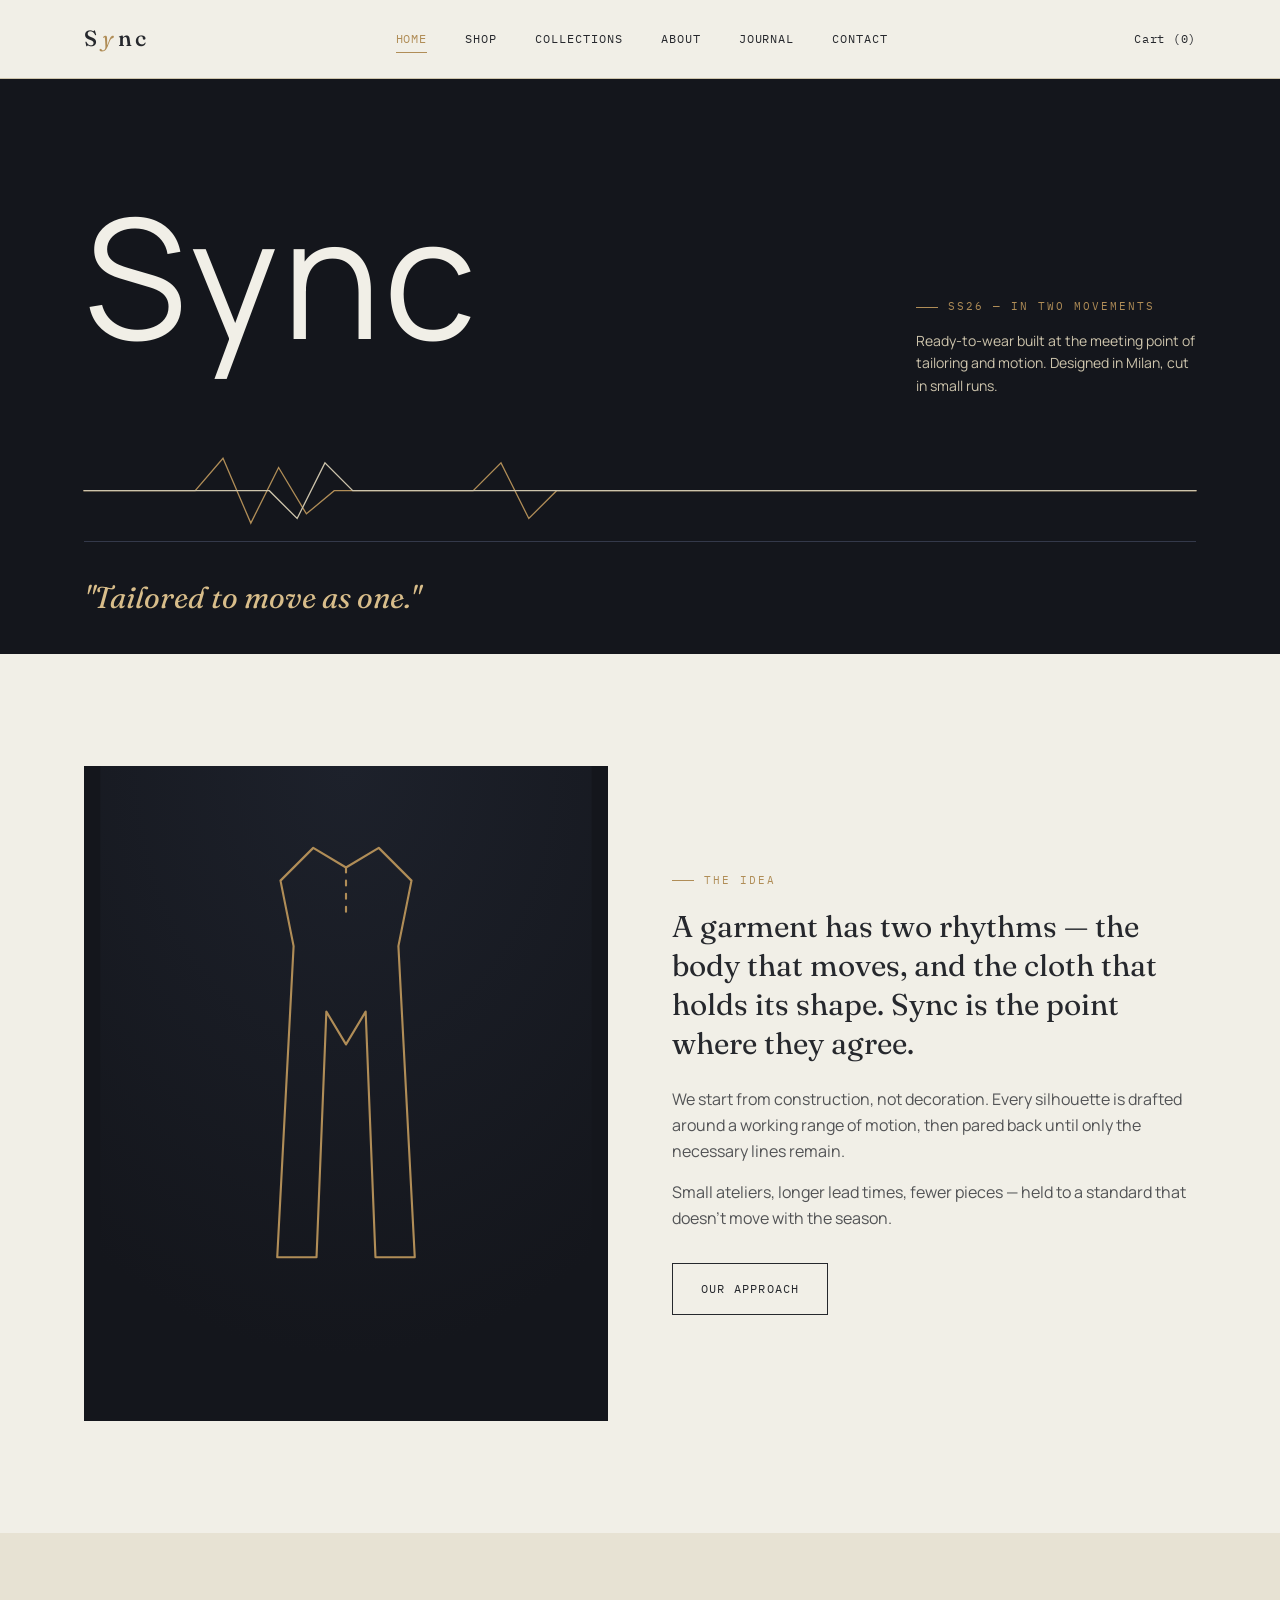
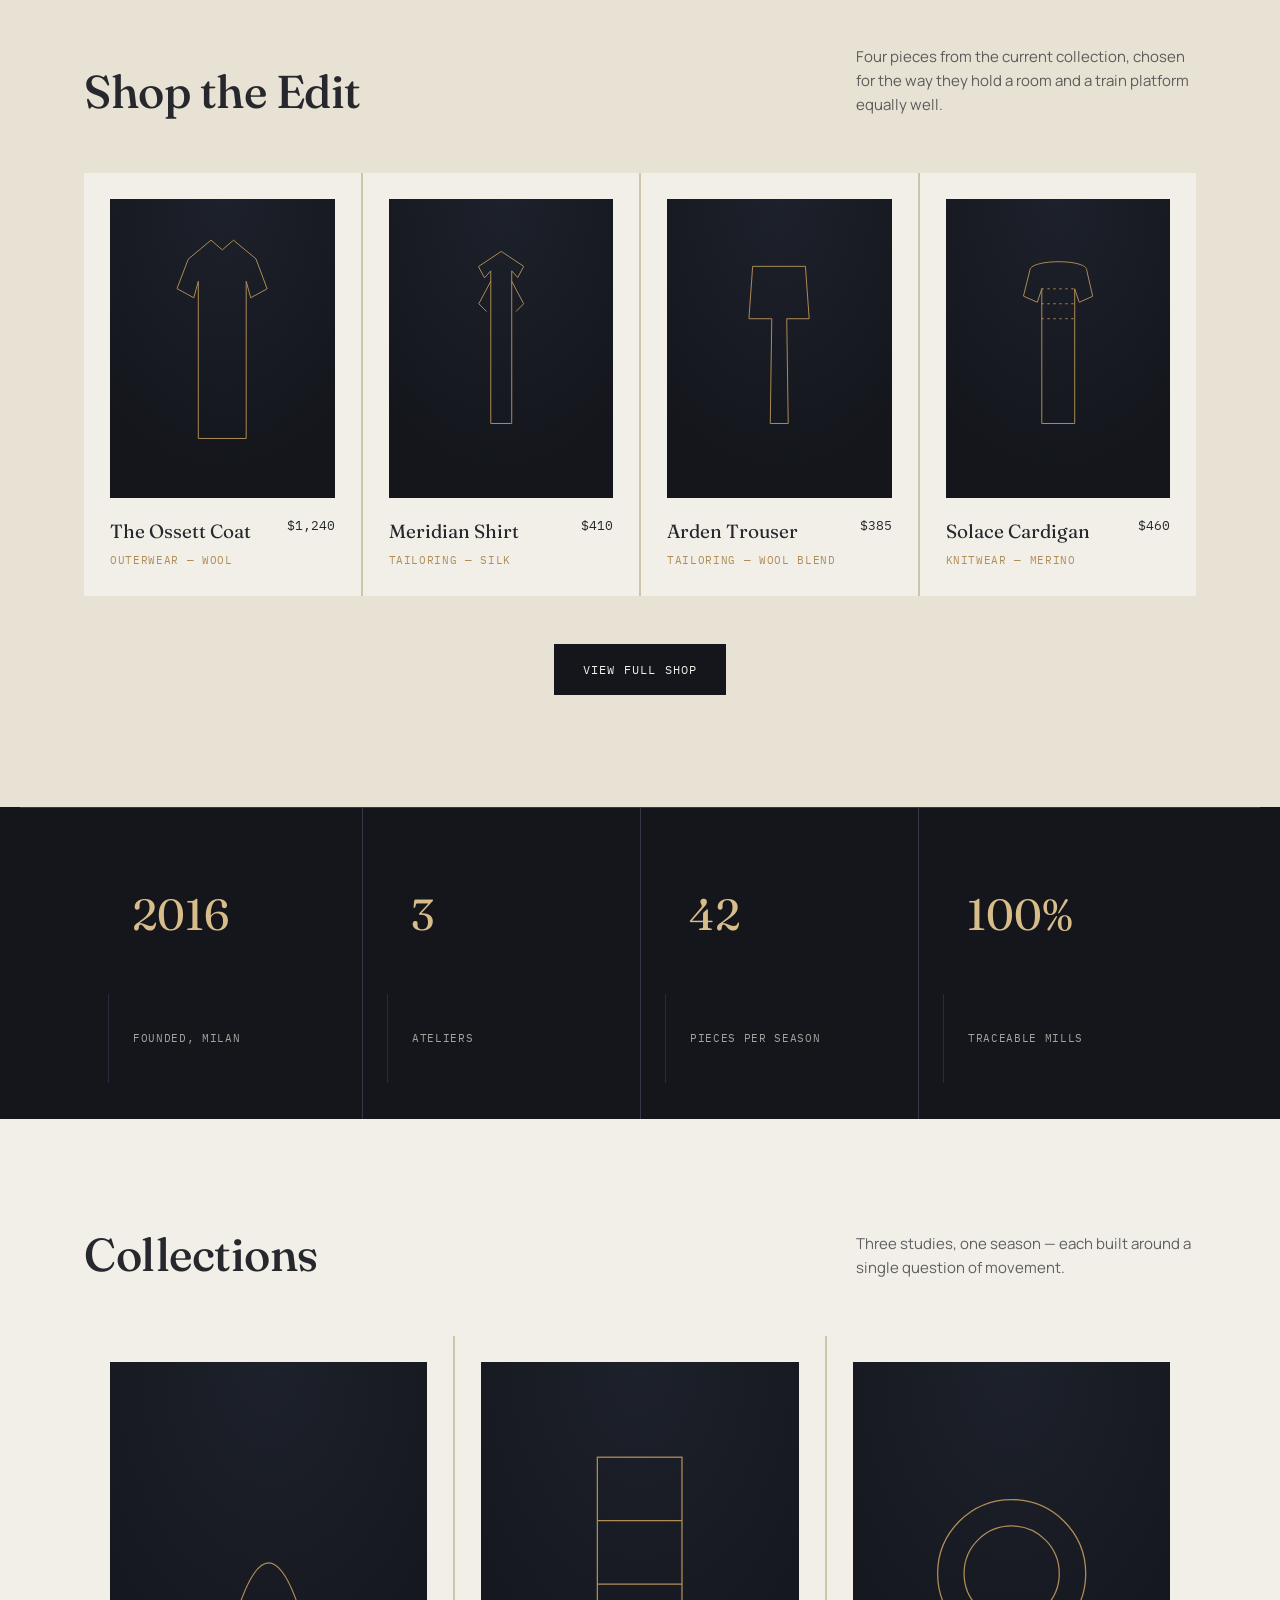
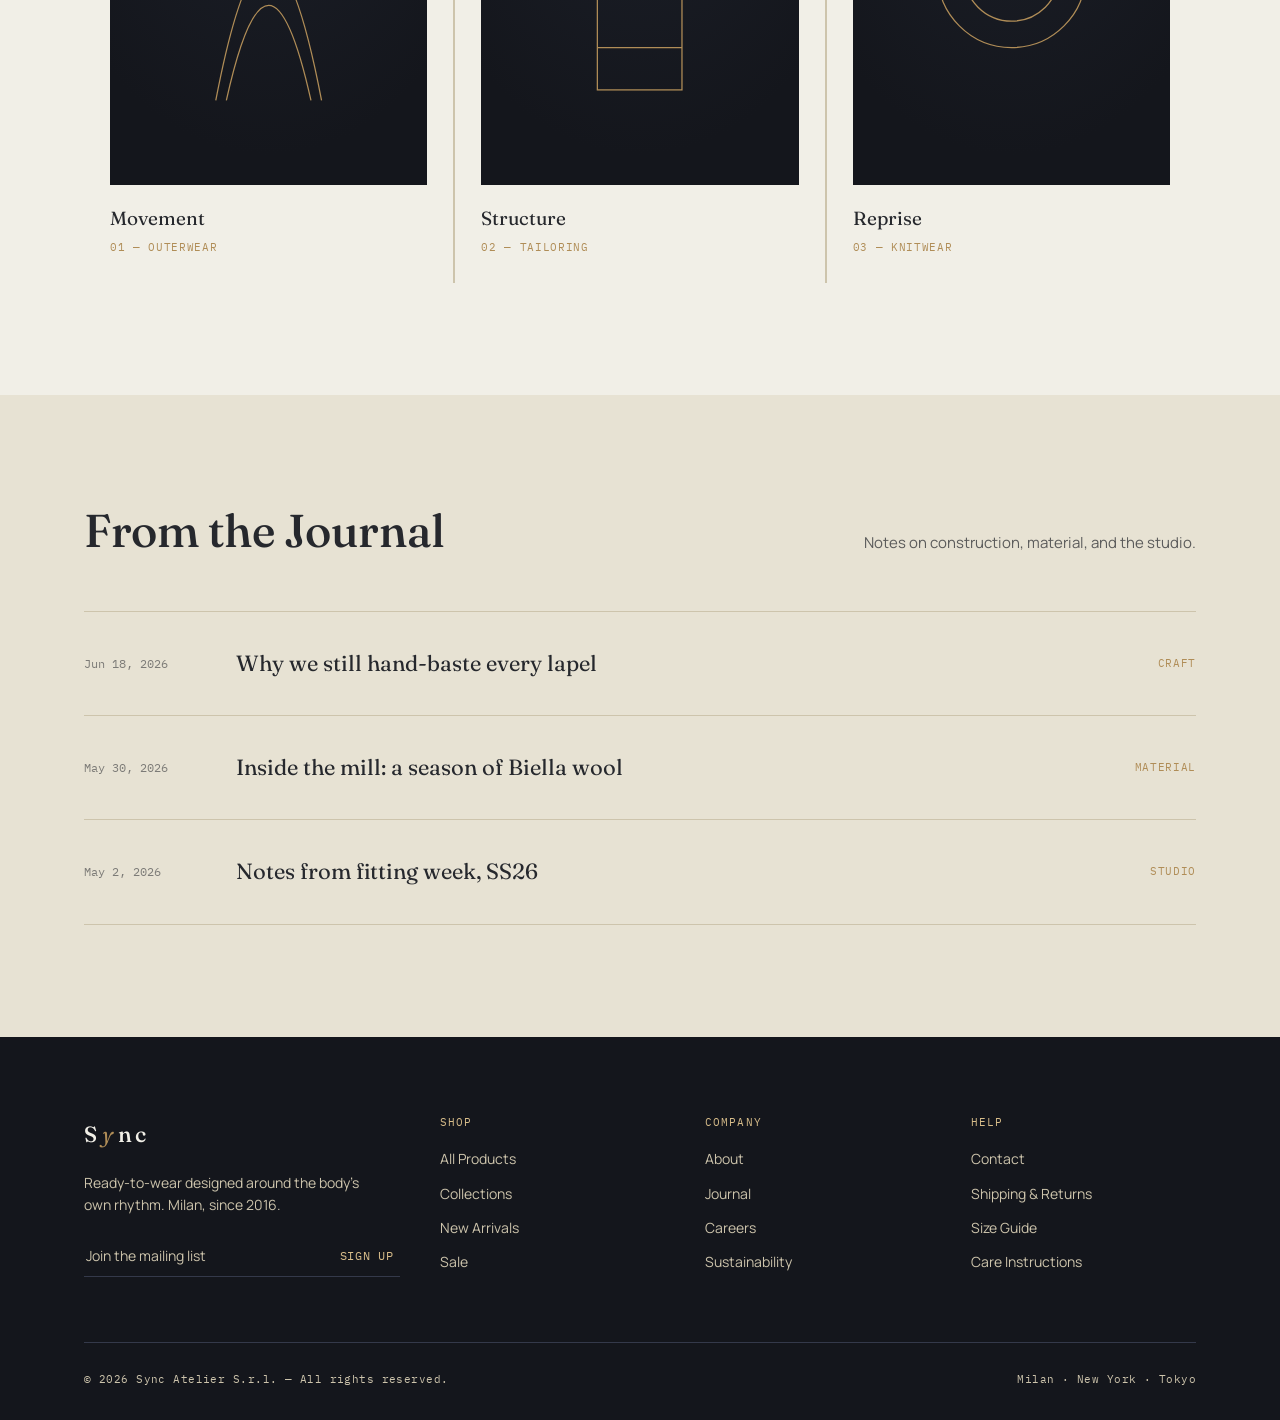
==== index.html @ 094b7891 "Add Google site verification meta tag Added Google site verification meta tag for SEO." ====
<!DOCTYPE html>
<html lang="en">
<head>
  <meta name="google-site-verification" content="KO_Yii1usOAum_Cj3cLvgQtv-lxY0jg3Na9CoOnIWAs" />
<meta charset="UTF-8">
<meta name="viewport" content="width=device-width, initial-scale=1.0">
<title>Sync — Tailored to move as one</title>
<meta name="description" content="Sync is a luxury ready-to-wear house designing garments around the body's own rhythm — structure and ease, resolved.">
<link rel="stylesheet" href="styles.css">
</head>
<body>

<header class="site-header">
  <div class="wrap">
    <a href="index.html" class="logo">S<em>y</em>nc</a>
    <nav class="nav-links" id="nav-links">
      <a href="index.html" aria-current="page">Home</a>
      <a href="shop.html">Shop</a>
      <a href="collections.html">Collections</a>
      <a href="about.html">About</a>
      <a href="blog.html">Journal</a>
      <a href="contact.html">Contact</a>
    </nav>
    <div class="nav-cta">
      <a href="shop.html" class="icon-btn">Cart (0)</a>
      <button class="menu-toggle" aria-label="Toggle menu" aria-expanded="false">
        <span></span><span></span><span></span>
      </button>
    </div>
  </div>
</header>

<section class="hero">
  <div class="wrap">
    <div class="hero-top">
      <div class="hero-word" aria-label="Sync">
        <span>S</span><span>y</span><span>n</span><span>c</span>
      </div>
      <div class="hero-meta">
        <div class="eyebrow">SS26 — In Two Movements</div>
        <p>Ready-to-wear built at the meeting point of tailoring and motion. Designed in Milan, cut in small runs.</p>
      </div>
    </div>
  </div>
  <div class="wrap">
    <svg class="syncline" viewBox="0 0 1200 90" preserveAspectRatio="none" aria-hidden="true">
      <path class="p1" d="M0,45 L120,45 L150,10 L180,80 L210,20 L240,70 L270,45 L420,45 L450,15 L480,75 L510,45 L1200,45"/>
      <path class="p2" d="M0,45 L200,45 L230,75 L260,15 L290,45 L1200,45"/>
    </svg>
    <p class="hero-tagline">"Tailored to move as one."</p>
  </div>
</section>

<section>
  <div class="wrap split reveal">
    <div class="split-media" aria-hidden="true">
      <svg viewBox="0 0 300 400" width="100%" height="100%">
        <rect width="300" height="400" fill="url(#g1)"/>
        <defs><radialGradient id="g1" cx="50%" cy="0%" r="90%"><stop offset="0%" stop-color="#1d212b"/><stop offset="100%" stop-color="#14161c"/></radialGradient></defs>
        <g fill="none" stroke="#b08d57" stroke-width="1.3" stroke-linecap="round" stroke-linejoin="round">
          <path d="M110,70 L130,50 L150,62 L170,50 L190,70 L182,110 L192,300 L168,300 L162,150 L150,170 L138,150 L132,300 L108,300 L118,110 Z"/>
          <path d="M150,62 L150,90" stroke-dasharray="3 5"/>
        </g>
      </svg>
    </div>
    <div>
      <div class="eyebrow">The Idea</div>
      <p class="prose-lead" style="margin-top:18px;">A garment has two rhythms — the body that moves, and the cloth that holds its shape. Sync is the point where they agree.</p>
      <div class="prose" style="margin-top:24px; opacity:.78;">
        <p>We start from construction, not decoration. Every silhouette is drafted around a working range of motion, then pared back until only the necessary lines remain.</p>
        <p>Small ateliers, longer lead times, fewer pieces — held to a standard that doesn't move with the season.</p>
      </div>
      <a href="about.html" class="btn" style="margin-top:32px;">Our Approach</a>
    </div>
  </div>
</section>

<section class="on-soft">
  <div class="wrap">
    <div class="section-head reveal">
      <h2>Shop the Edit</h2>
      <p class="desc">Four pieces from the current collection, chosen for the way they hold a room and a train platform equally well.</p>
    </div>
  </div>
  <div class="wrap reveal">
    <div class="grid grid-4">

      <a href="product.html" class="card">
        <div class="card-frame">
          <svg viewBox="0 0 300 400" width="100%" height="100%">
            <g fill="none" stroke="#b08d57" stroke-width="1.3" stroke-linecap="round" stroke-linejoin="round">
              <path d="M105,80 L135,55 L150,68 L165,55 L195,80 L210,120 L188,132 L182,110 L182,320 L118,320 L118,110 L112,132 L90,120 Z"/>
            </g>
          </svg>
        </div>
        <div class="card-row">
          <div>
            <div class="card-title">The Ossett Coat</div>
            <div class="card-sub">Outerwear — Wool</div>
          </div>
          <div class="card-price">$1,240</div>
        </div>
      </a>

      <a href="product.html" class="card">
        <div class="card-frame">
          <svg viewBox="0 0 300 400" width="100%" height="100%">
            <g fill="none" stroke="#b08d57" stroke-width="1.3" stroke-linecap="round" stroke-linejoin="round">
              <path d="M120,90 L150,70 L180,90 L172,105 L164,96 L164,300 L136,300 L136,96 L128,105 Z"/>
              <path d="M136,110 L120,140 L130,150 M164,110 L180,140 L170,150" />
            </g>
          </svg>
        </div>
        <div class="card-row">
          <div>
            <div class="card-title">Meridian Shirt</div>
            <div class="card-sub">Tailoring — Silk</div>
          </div>
          <div class="card-price">$410</div>
        </div>
      </a>

      <a href="product.html" class="card">
        <div class="card-frame">
          <svg viewBox="0 0 300 400" width="100%" height="100%">
            <g fill="none" stroke="#b08d57" stroke-width="1.3" stroke-linecap="round" stroke-linejoin="round">
              <path d="M115,90 L185,90 L190,160 L160,160 L162,300 L138,300 L140,160 L110,160 Z"/>
            </g>
          </svg>
        </div>
        <div class="card-row">
          <div>
            <div class="card-title">Arden Trouser</div>
            <div class="card-sub">Tailoring — Wool Blend</div>
          </div>
          <div class="card-price">$385</div>
        </div>
      </a>

      <a href="product.html" class="card">
        <div class="card-frame">
          <svg viewBox="0 0 300 400" width="100%" height="100%">
            <g fill="none" stroke="#b08d57" stroke-width="1.3" stroke-linecap="round" stroke-linejoin="round">
              <path d="M112,95 C112,80 188,80 188,95 L196,130 L178,138 L172,120 L172,300 L128,300 L128,120 L122,138 L104,130 Z"/>
              <path d="M128,120 L172,120 M128,140 L172,140 M128,160 L172,160" stroke-dasharray="2 6"/>
            </g>
          </svg>
        </div>
        <div class="card-row">
          <div>
            <div class="card-title">Solace Cardigan</div>
            <div class="card-sub">Knitwear — Merino</div>
          </div>
          <div class="card-price">$460</div>
        </div>
      </a>

    </div>
  </div>
  <div class="wrap" style="margin-top:48px; text-align:center;">
    <a href="shop.html" class="btn btn-solid">View Full Shop</a>
  </div>
</section>

<section class="on-ink" style="padding:0;">
  <div class="wrap strip reveal">
    <div><div class="num">2016</div><div class="lbl">Founded, Milan</div></div>
    <div><div class="num">3</div><div class="lbl">Ateliers</div></div>
    <div><div class="num">42</div><div class="lbl">Pieces per season</div></div>
    <div><div class="num">100%</div><div class="lbl">Traceable mills</div></div>
  </div>
</section>

<section>
  <div class="wrap">
    <div class="section-head reveal">
      <h2>Collections</h2>
      <p class="desc">Three studies, one season — each built around a single question of movement.</p>
    </div>
  </div>
  <div class="wrap reveal">
    <div class="grid grid-3">
      <a href="collections.html" class="card">
        <div class="card-frame"><svg viewBox="0 0 300 400" width="100%" height="100%"><g fill="none" stroke="#b08d57" stroke-width="1.2"><path d="M100,320 Q150,60 200,320" /><path d="M110,320 Q150,140 190,320" /></g></svg></div>
        <div class="card-row"><div><div class="card-title">Movement</div><div class="card-sub">01 — Outerwear</div></div></div>
      </a>
      <a href="collections.html" class="card">
        <div class="card-frame"><svg viewBox="0 0 300 400" width="100%" height="100%"><g fill="none" stroke="#b08d57" stroke-width="1.2"><rect x="110" y="90" width="80" height="220"/><path d="M110,150 L190,150 M110,210 L190,210 M110,270 L190,270"/></g></svg></div>
        <div class="card-row"><div><div class="card-title">Structure</div><div class="card-sub">02 — Tailoring</div></div></div>
      </a>
      <a href="collections.html" class="card">
        <div class="card-frame"><svg viewBox="0 0 300 400" width="100%" height="100%"><g fill="none" stroke="#b08d57" stroke-width="1.2"><circle cx="150" cy="200" r="70"/><circle cx="150" cy="200" r="45"/></g></svg></div>
        <div class="card-row"><div><div class="card-title">Reprise</div><div class="card-sub">03 — Knitwear</div></div></div>
      </a>
    </div>
  </div>
</section>

<section class="on-soft">
  <div class="wrap">
    <div class="section-head reveal">
      <h2>From the Journal</h2>
      <p class="desc">Notes on construction, material, and the studio.</p>
    </div>
    <div class="post-list reveal">
      <a href="article.html" class="post-row">
        <span class="post-date">Jun 18, 2026</span>
        <span class="post-title">Why we still hand-baste every lapel</span>
        <span class="post-tag">Craft</span>
      </a>
      <a href="article.html" class="post-row">
        <span class="post-date">May 30, 2026</span>
        <span class="post-title">Inside the mill: a season of Biella wool</span>
        <span class="post-tag">Material</span>
      </a>
      <a href="article.html" class="post-row">
        <span class="post-date">May 2, 2026</span>
        <span class="post-title">Notes from fitting week, SS26</span>
        <span class="post-tag">Studio</span>
      </a>
    </div>
  </div>
</section>

<footer class="site-footer">
  <div class="wrap">
    <div class="footer-top">
      <div>
        <a href="index.html" class="logo" style="color:var(--paper);">S<em>y</em>nc</a>
        <p style="margin-top:20px; color:var(--paper-line); font-size:14px; max-width:32ch;">Ready-to-wear designed around the body's own rhythm. Milan, since 2016.</p>
        <form class="newsletter" data-demo-form data-success-msg="Subscribed — welcome to the list." style="margin-top:28px;">
          <input type="email" placeholder="Join the mailing list" required aria-label="Email address">
          <button type="submit">Sign up</button>
        </form>
        <p class="form-status note" style="color:var(--brass-light);"></p>
      </div>
      <div>
        <h4>Shop</h4>
        <ul>
          <li><a href="shop.html">All Products</a></li>
          <li><a href="collections.html">Collections</a></li>
          <li><a href="shop.html">New Arrivals</a></li>
          <li><a href="shop.html">Sale</a></li>
        </ul>
      </div>
      <div>
        <h4>Company</h4>
        <ul>
          <li><a href="about.html">About</a></li>
          <li><a href="blog.html">Journal</a></li>
          <li><a href="contact.html">Careers</a></li>
          <li><a href="contact.html">Sustainability</a></li>
        </ul>
      </div>
      <div>
        <h4>Help</h4>
        <ul>
          <li><a href="contact.html">Contact</a></li>
          <li><a href="contact.html">Shipping &amp; Returns</a></li>
          <li><a href="contact.html">Size Guide</a></li>
          <li><a href="contact.html">Care Instructions</a></li>
        </ul>
      </div>
    </div>
    <div class="footer-bottom">
      <span>&copy; <span data-year></span> Sync Atelier S.r.l. — All rights reserved.</span>
      <span>Milan &middot; New York &middot; Tokyo</span>
    </div>
  </div>
</footer>

<script src="script.js"></script>
</body>
</html>
---- styles.css ----
/* ==========================================================================
   SYNC — Design tokens
   ========================================================================== */
@import url('https://fonts.googleapis.com/css2?family=Fraunces:ital,opsz,wght@0,9..144,300;0,9..144,400;0,9..144,500;0,9..144,600;1,9..144,400;1,9..144,500&family=Manrope:wght@300;400;500;600;700&family=IBM+Plex+Mono:wght@400;500&display=swap');

:root{
  --ink:        #14161c;
  --ink-soft:   #1c1f27;
  --ink-line:   #34394a;
  --paper:      #f1efe7;
  --paper-soft: #e7e2d3;
  --paper-line: #cdc4ac;
  --brass:      #b08d57;
  --brass-light:#d8bd8a;
  --charcoal:   #26282d;
  --ok:         #6b7a5e;

  --f-display: 'Fraunces', serif;
  --f-body: 'Manrope', sans-serif;
  --f-mono: 'IBM Plex Mono', monospace;

  --container: 1240px;
  --gutter: clamp(20px, 5vw, 64px);
  --ease: cubic-bezier(.65,0,.35,1);
}

*,*::before,*::after{ box-sizing:border-box; }
html{ scroll-behavior:smooth; }
body{
  margin:0;
  background:var(--paper);
  color:var(--charcoal);
  font-family:var(--f-body);
  font-size:16px;
  line-height:1.6;
  -webkit-font-smoothing:antialiased;
}
img,svg{ display:block; max-width:100%; }
a{ color:inherit; text-decoration:none; }
h1,h2,h3,h4{ font-family:var(--f-display); font-weight:500; margin:0; line-height:1.05; letter-spacing:-.01em; }
p{ margin:0; }
ul{ margin:0; padding:0; list-style:none; }
button{ font-family:inherit; cursor:pointer; }
::selection{ background:var(--brass); color:var(--ink); }

/* focus visibility */
a:focus-visible, button:focus-visible, input:focus-visible, textarea:focus-visible{
  outline:2px solid var(--brass);
  outline-offset:3px;
}

@media (prefers-reduced-motion: reduce){
  *{ animation-duration:.001ms !important; animation-iteration-count:1 !important; transition-duration:.001ms !important; scroll-behavior:auto !important; }
}

.wrap{ max-width:var(--container); margin:0 auto; padding:0 var(--gutter); }
.eyebrow{
  font-family:var(--f-mono); font-size:11px; letter-spacing:.18em; text-transform:uppercase;
  color:var(--brass); display:flex; align-items:center; gap:10px;
}
.eyebrow::before{ content:""; width:22px; height:1px; background:var(--brass); display:block; }

/* ==========================================================================
   Sync-line — signature waveform motif (two rhythms resolving into one)
   ========================================================================== */
.syncline{ width:100%; height:auto; overflow:visible; }
.syncline path{
  fill:none; stroke:var(--brass); stroke-width:1.4; stroke-linecap:round;
  stroke-dasharray:1400; stroke-dashoffset:1400;
  animation:draw 2.6s var(--ease) forwards;
}
.syncline path.p2{ stroke:var(--paper-line); animation-delay:.15s; }
@keyframes draw{ to{ stroke-dashoffset:0; } }

/* ==========================================================================
   Header / Nav
   ========================================================================== */
.site-header{
  position:sticky; top:0; z-index:100;
  background:rgba(241,239,231,.86);
  backdrop-filter:blur(10px);
  border-bottom:1px solid var(--paper-line);
}
.site-header .wrap{
  display:flex; align-items:center; justify-content:space-between;
  height:78px;
}
.logo{
  font-family:var(--f-display); font-size:22px; letter-spacing:.14em; font-weight:500;
  display:flex; align-items:baseline; gap:2px;
}
.logo em{ font-style:italic; color:var(--brass); font-weight:400; }
.nav-links{ display:flex; align-items:center; gap:38px; }
.nav-links a{
  font-family:var(--f-mono); font-size:12px; letter-spacing:.08em; text-transform:uppercase;
  position:relative; padding:4px 0; color:var(--charcoal);
}
.nav-links a::after{
  content:""; position:absolute; left:0; bottom:0; width:0; height:1px; background:var(--brass);
  transition:width .3s var(--ease);
}
.nav-links a:hover::after, .nav-links a[aria-current="page"]::after{ width:100%; }
.nav-links a[aria-current="page"]{ color:var(--brass); }
.nav-cta{ display:flex; align-items:center; gap:20px; }
.icon-btn{ font-family:var(--f-mono); font-size:12px; letter-spacing:.06em; }
.menu-toggle{
  display:none; background:none; border:none; flex-direction:column; gap:5px; padding:6px;
}
.menu-toggle span{ width:22px; height:1px; background:var(--charcoal); display:block; }

@media (max-width:880px){
  .nav-links{
    position:fixed; inset:78px 0 0 0; background:var(--paper); flex-direction:column;
    justify-content:flex-start; padding:48px var(--gutter); gap:28px;
    transform:translateY(-8px); opacity:0; pointer-events:none; transition:all .35s var(--ease);
  }
  .nav-links.open{ opacity:1; pointer-events:auto; transform:translateY(0); }
  .nav-links a{ font-size:16px; }
  .menu-toggle{ display:flex; }
}

/* ==========================================================================
   Buttons
   ========================================================================== */
.btn{
  display:inline-flex; align-items:center; gap:10px;
  font-family:var(--f-mono); font-size:12px; letter-spacing:.1em; text-transform:uppercase;
  padding:15px 28px; border:1px solid var(--charcoal); background:transparent; color:var(--charcoal);
  transition:background .35s var(--ease), color .35s var(--ease), border-color .35s var(--ease);
}
.btn:hover{ background:var(--charcoal); color:var(--paper); }
.btn-solid{ background:var(--ink); border-color:var(--ink); color:var(--paper); }
.btn-solid:hover{ background:var(--brass); border-color:var(--brass); color:var(--ink); }
.btn-ghost-light{ border-color:rgba(241,239,231,.4); color:var(--paper); }
.btn-ghost-light:hover{ background:var(--paper); color:var(--ink); }

/* ==========================================================================
   Hero
   ========================================================================== */
.hero{ background:var(--ink); color:var(--paper); padding:64px 0 0; overflow:hidden; }
.hero-top{ display:flex; justify-content:space-between; align-items:flex-end; gap:40px; padding-bottom:40px; }
.hero-word{
  font-size:clamp(64px, 13vw, 168px); letter-spacing:.02em; color:var(--paper);
  display:flex;
}
.hero-word span{ display:inline-block; animation:rise .9s var(--ease) both; }
.hero-word span:nth-child(1){ animation-delay:.05s; }
.hero-word span:nth-child(2){ animation-delay:.12s; }
.hero-word span:nth-child(3){ animation-delay:.19s; }
.hero-word span:nth-child(4){ animation-delay:.26s; }
@keyframes rise{ from{ transform:translateY(100%); opacity:0; } to{ transform:translateY(0); opacity:1; } }
.hero-meta{ max-width:280px; font-size:14px; color:var(--paper-line); padding-bottom:12px; }
.hero-meta .eyebrow{ margin-bottom:14px; }
.hero-tagline{
  font-family:var(--f-display); font-style:italic; font-weight:400;
  font-size:clamp(20px, 2.6vw, 30px); color:var(--brass-light);
  border-top:1px solid var(--ink-line); padding:32px 0; margin-top:8px;
}

/* ==========================================================================
   Sections
   ========================================================================== */
section{ padding:112px 0; }
.section-tight{ padding:72px 0; }
.section-head{
  display:flex; justify-content:space-between; align-items:flex-end; gap:24px; margin-bottom:56px;
  flex-wrap:wrap;
}
.section-head h2{ font-size:clamp(30px,4vw,46px); max-width:600px; }
.section-head .desc{ max-width:340px; color:var(--charcoal); opacity:.72; font-size:15px; }

.on-ink{ background:var(--ink); color:var(--paper); }
.on-ink .eyebrow{ color:var(--brass-light); }
.on-soft{ background:var(--paper-soft); }

/* ==========================================================================
   Product grid
   ========================================================================== */
.grid{ display:grid; gap:2px; background:var(--paper-line); }
.grid-4{ grid-template-columns:repeat(4,1fr); }
.grid-3{ grid-template-columns:repeat(3,1fr); }
.grid-2{ grid-template-columns:repeat(2,1fr); }
@media (max-width:980px){ .grid-4{ grid-template-columns:repeat(2,1fr);} .grid-3{ grid-template-columns:repeat(2,1fr);} }
@media (max-width:600px){ .grid-4, .grid-3, .grid-2{ grid-template-columns:1fr; } }

.card{
  background:var(--paper); padding:26px; display:flex; flex-direction:column; gap:18px;
  transition:background .4s var(--ease);
}
.card:hover{ background:var(--paper-soft); }
.card:hover .card-frame svg{ transform:scale(1.04); }
.card-frame{ aspect-ratio:3/4; overflow:hidden; background:radial-gradient(130% 150% at 50% 0%, #1d212b 0%, #14161c 62%); position:relative; }
.card-frame svg{ width:100%; height:100%; transition:transform .7s var(--ease); }
.card-row{ display:flex; justify-content:space-between; align-items:flex-start; gap:12px; }
.card-title{ font-family:var(--f-display); font-size:19px; }
.card-sub{ font-family:var(--f-mono); font-size:11px; letter-spacing:.06em; color:var(--brass); text-transform:uppercase; margin-top:6px; }
.card-price{ font-family:var(--f-mono); font-size:13px; white-space:nowrap; }

/* ==========================================================================
   Filters (shop)
   ========================================================================== */
.filters{
  display:flex; flex-wrap:wrap; gap:10px 28px; align-items:center; padding:28px 0;
  border-top:1px solid var(--paper-line); border-bottom:1px solid var(--paper-line); margin-bottom:48px;
}
.filters .fgroup{ display:flex; gap:8px; align-items:center; flex-wrap:wrap; }
.filters label{ font-family:var(--f-mono); font-size:11px; letter-spacing:.08em; text-transform:uppercase; color:var(--charcoal); opacity:.6; }
.chip{
  font-family:var(--f-mono); font-size:11px; letter-spacing:.05em; padding:7px 14px;
  border:1px solid var(--paper-line); background:transparent; color:var(--charcoal);
  transition:all .25s var(--ease);
}
.chip.active, .chip:hover{ border-color:var(--charcoal); background:var(--charcoal); color:var(--paper); }
.result-count{ margin-left:auto; font-family:var(--f-mono); font-size:11px; opacity:.55; }

/* ==========================================================================
   Feature split
   ========================================================================== */
.split{ display:grid; grid-template-columns:1fr 1fr; gap:64px; align-items:center; }
@media (max-width:900px){ .split{ grid-template-columns:1fr; gap:40px; } }
.split-media{ aspect-ratio:4/5; background:var(--ink); }
.prose{ max-width:52ch; }
.prose p + p{ margin-top:16px; }
.prose-lead{ font-family:var(--f-display); font-size:clamp(22px,2.6vw,30px); font-weight:400; line-height:1.3; }

/* ==========================================================================
   Stat / number strip
   ========================================================================== */
.strip{ display:grid; grid-template-columns:repeat(4,1fr); border-top:1px solid var(--ink-line); }
.strip div{ padding:36px 24px; border-left:1px solid var(--ink-line); }
.strip div:first-child{ border-left:none; }
.strip .num{ font-family:var(--f-display); font-size:clamp(30px,3.4vw,44px); color:var(--brass-light); }
.strip .lbl{ font-family:var(--f-mono); font-size:11px; letter-spacing:.06em; text-transform:uppercase; opacity:.65; margin-top:8px; }
@media (max-width:700px){ .strip{ grid-template-columns:1fr 1fr; } .strip div:nth-child(3){ border-left:none; } }

/* ==========================================================================
   Blog
   ========================================================================== */
.post-list{ display:flex; flex-direction:column; }
.post-row{
  display:grid; grid-template-columns:120px 1fr auto; gap:32px; align-items:center;
  padding:34px 0; border-top:1px solid var(--paper-line);
  transition:padding-left .3s var(--ease);
}
.post-row:last-child{ border-bottom:1px solid var(--paper-line); }
.post-row:hover{ padding-left:14px; }
.post-date{ font-family:var(--f-mono); font-size:12px; opacity:.55; }
.post-title{ font-family:var(--f-display); font-size:22px; }
.post-tag{ font-family:var(--f-mono); font-size:11px; letter-spacing:.06em; text-transform:uppercase; color:var(--brass); white-space:nowrap; }
@media (max-width:700px){ .post-row{ grid-template-columns:1fr; gap:8px; } }

article.post-body{ max-width:70ch; margin:0 auto; }
article.post-body h2{ font-size:28px; margin:48px 0 16px; }
article.post-body p{ margin-bottom:20px; color:var(--charcoal); }
article.post-body p.lead{ font-family:var(--f-display); font-size:22px; font-style:italic; color:var(--charcoal); }

/* ==========================================================================
   Forms
   ========================================================================== */
.field{ display:flex; flex-direction:column; gap:8px; margin-bottom:26px; }
.field label{ font-family:var(--f-mono); font-size:11px; letter-spacing:.08em; text-transform:uppercase; opacity:.65; }
.field input, .field textarea, .field select{
  background:transparent; border:none; border-bottom:1px solid var(--paper-line);
  padding:12px 2px; font-family:var(--f-body); font-size:16px; color:var(--charcoal);
  transition:border-color .3s var(--ease);
}
.field input:focus, .field textarea:focus, .field select:focus{ border-color:var(--brass); outline:none; }
.on-ink .field input, .on-ink .field textarea, .on-ink .field select{ color:var(--paper); border-bottom-color:var(--ink-line); }
textarea{ resize:vertical; min-height:120px; }
.field-row{ display:grid; grid-template-columns:1fr 1fr; gap:24px; }
@media (max-width:600px){ .field-row{ grid-template-columns:1fr; } }

.note{ font-size:13px; opacity:.6; margin-top:-6px; }

/* ==========================================================================
   Footer
   ========================================================================== */
.site-footer{ background:var(--ink); color:var(--paper); padding:80px 0 32px; }
.footer-top{ display:grid; grid-template-columns:1.4fr 1fr 1fr 1fr; gap:40px; padding-bottom:56px; }
@media (max-width:800px){ .footer-top{ grid-template-columns:1fr 1fr; } }
.footer-top h4{ font-family:var(--f-mono); font-size:11px; letter-spacing:.1em; text-transform:uppercase; color:var(--brass-light); margin-bottom:20px; font-weight:400; }
.footer-top ul li{ margin-bottom:12px; font-size:14px; color:var(--paper-line); }
.footer-top ul li a:hover{ color:var(--paper); }
.footer-bottom{
  display:flex; justify-content:space-between; align-items:center; gap:20px; flex-wrap:wrap;
  border-top:1px solid var(--ink-line); padding-top:28px;
  font-family:var(--f-mono); font-size:11px; letter-spacing:.04em; color:var(--paper-line);
}
.newsletter{ display:flex; gap:0; border-bottom:1px solid var(--ink-line); max-width:360px; padding-bottom:10px; }
.newsletter input{ flex:1; background:none; border:none; color:var(--paper); font-family:var(--f-body); font-size:14px; }
.newsletter input::placeholder{ color:var(--paper-line); }
.newsletter button{ background:none; border:none; color:var(--brass-light); font-family:var(--f-mono); font-size:12px; letter-spacing:.06em; text-transform:uppercase; }

/* ==========================================================================
   Page intro (interior pages)
   ========================================================================== */
.page-intro{ padding:88px 0 56px; border-bottom:1px solid var(--paper-line); }
.page-intro h1{ font-size:clamp(36px,5.4vw,64px); max-width:760px; margin-top:18px; }
.page-intro .desc{ max-width:520px; margin-top:22px; opacity:.75; font-size:15px; }
.breadcrumb{ font-family:var(--f-mono); font-size:11px; letter-spacing:.06em; text-transform:uppercase; opacity:.55; margin-bottom:18px; }

/* Reveal on scroll */
.reveal{ opacity:0; transform:translateY(24px); transition:opacity .8s var(--ease), transform .8s var(--ease); }
.reveal.in{ opacity:1; transform:translateY(0); }
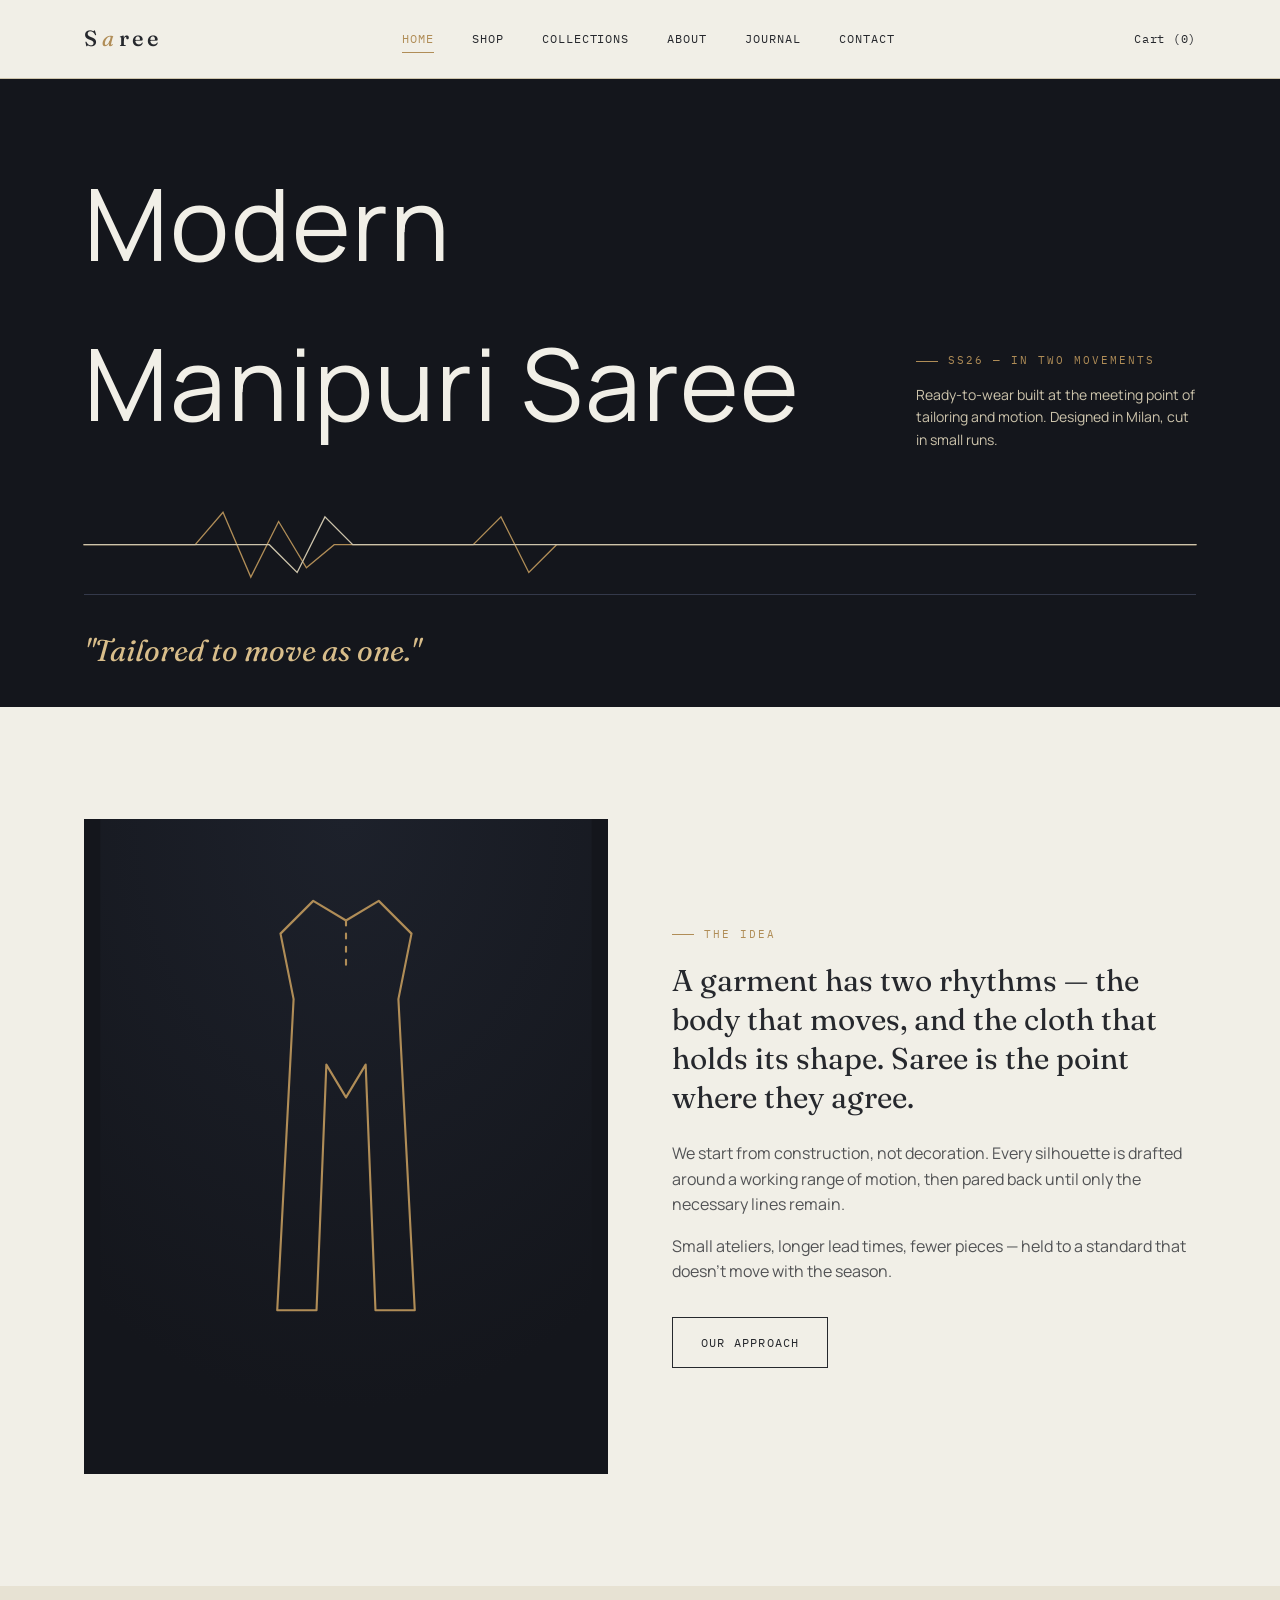
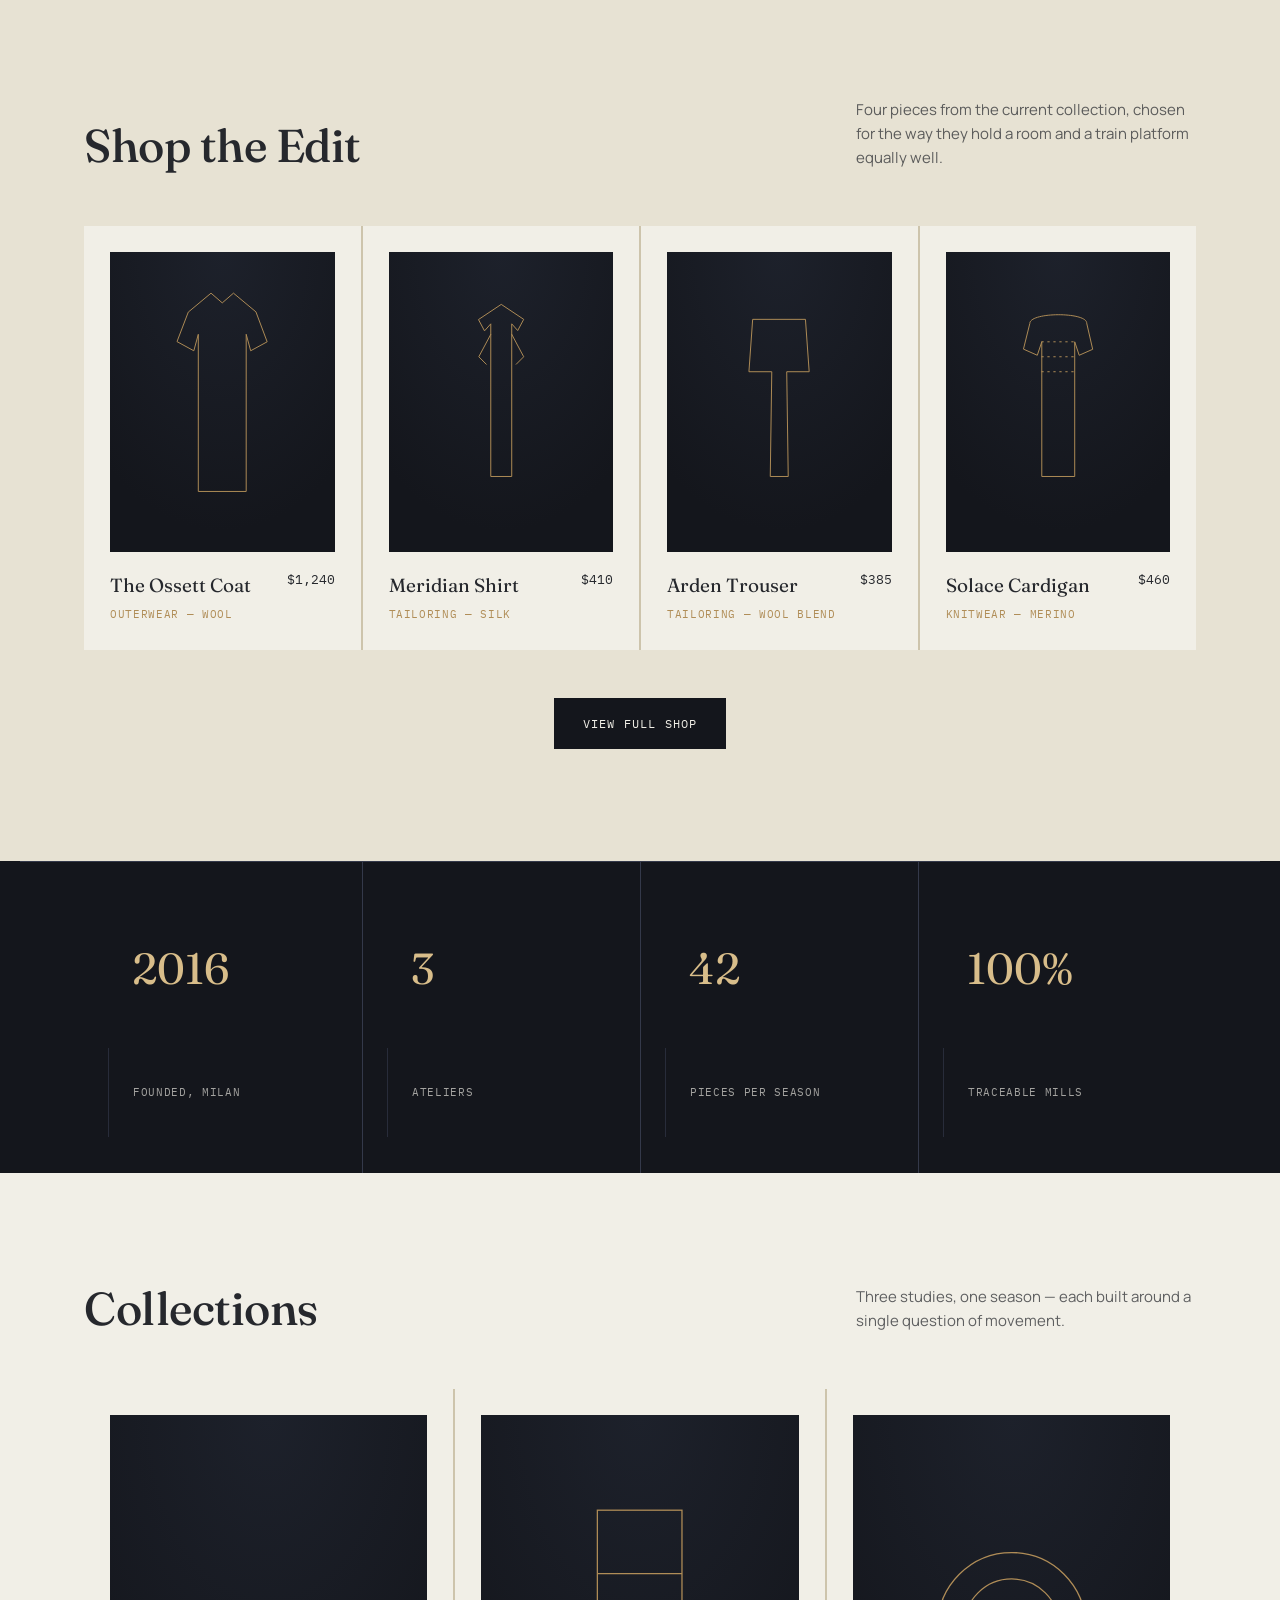
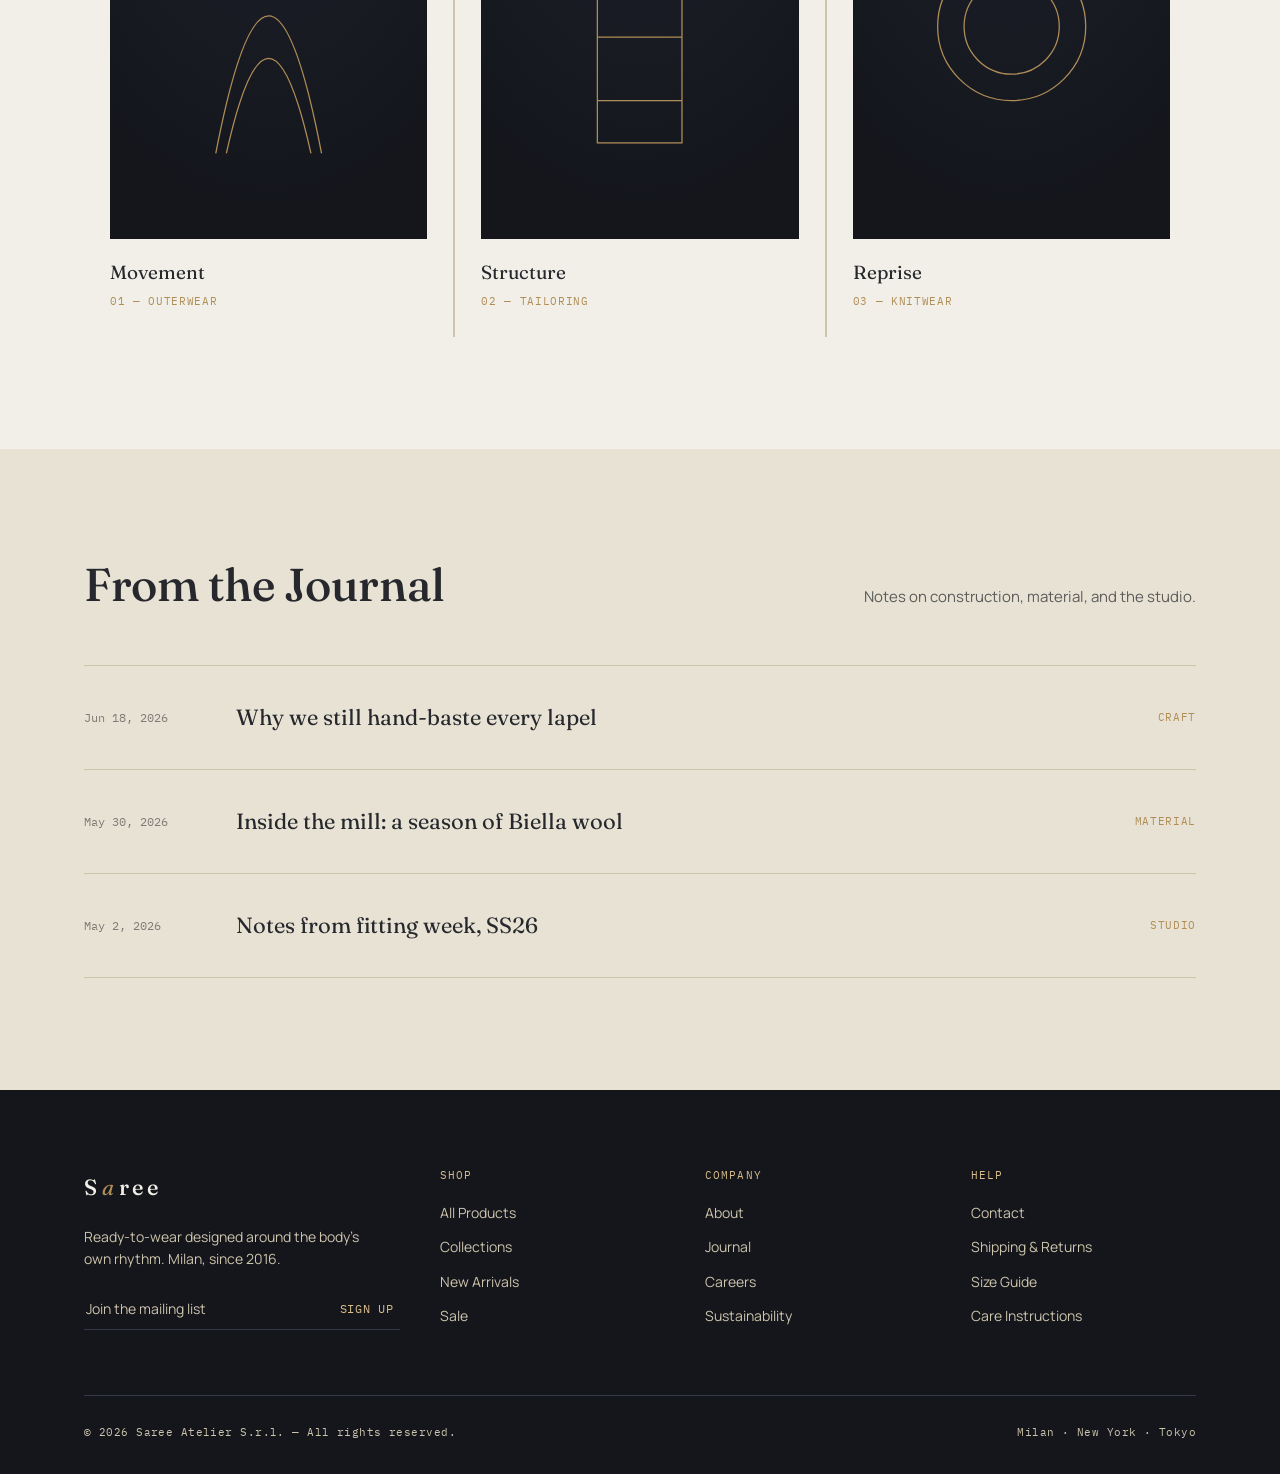
==== commit f344d8fc: "Add files via upload" ====
--- a/index.html
+++ b/index.html
@@ -1,18 +1,18 @@
 <!DOCTYPE html>
 <html lang="en">
 <head>
-  <meta name="google-site-verification" content="KO_Yii1usOAum_Cj3cLvgQtv-lxY0jg3Na9CoOnIWAs" />
 <meta charset="UTF-8">
 <meta name="viewport" content="width=device-width, initial-scale=1.0">
-<title>Sync — Tailored to move as one</title>
-<meta name="description" content="Sync is a luxury ready-to-wear house designing garments around the body's own rhythm — structure and ease, resolved.">
+<title>Saree — Tailored to move as one</title>
+<meta name="description" content="Saree is a luxury ready-to-wear house designing garments around the body's own rhythm — structure and ease, resolved.">
 <link rel="stylesheet" href="styles.css">
+<meta name="google-site-verification" content="KO_Yii1usOAum_Cj3cLvgQtv-lxY0jg3Na9CoOnIWAs" />
 </head>
 <body>
 
 <header class="site-header">
   <div class="wrap">
-    <a href="index.html" class="logo">S<em>y</em>nc</a>
+    <a href="index.html" class="logo">S<em>a</em>ree</a>
     <nav class="nav-links" id="nav-links">
       <a href="index.html" aria-current="page">Home</a>
       <a href="shop.html">Shop</a>
@@ -33,8 +33,8 @@
 <section class="hero">
   <div class="wrap">
     <div class="hero-top">
-      <div class="hero-word" aria-label="Sync">
-        <span>S</span><span>y</span><span>n</span><span>c</span>
+      <div class="hero-word" aria-label="Modern Manipuri Saree">
+        <span>Modern</span>&nbsp;<span>Manipuri</span>&nbsp;<span>Saree</span>
       </div>
       <div class="hero-meta">
         <div class="eyebrow">SS26 — In Two Movements</div>
@@ -43,7 +43,7 @@
     </div>
   </div>
   <div class="wrap">
-    <svg class="syncline" viewBox="0 0 1200 90" preserveAspectRatio="none" aria-hidden="true">
+    <svg class="sareeline" viewBox="0 0 1200 90" preserveAspectRatio="none" aria-hidden="true">
       <path class="p1" d="M0,45 L120,45 L150,10 L180,80 L210,20 L240,70 L270,45 L420,45 L450,15 L480,75 L510,45 L1200,45"/>
       <path class="p2" d="M0,45 L200,45 L230,75 L260,15 L290,45 L1200,45"/>
     </svg>
@@ -65,7 +65,7 @@
     </div>
     <div>
       <div class="eyebrow">The Idea</div>
-      <p class="prose-lead" style="margin-top:18px;">A garment has two rhythms — the body that moves, and the cloth that holds its shape. Sync is the point where they agree.</p>
+      <p class="prose-lead" style="margin-top:18px;">A garment has two rhythms — the body that moves, and the cloth that holds its shape. Saree is the point where they agree.</p>
       <div class="prose" style="margin-top:24px; opacity:.78;">
         <p>We start from construction, not decoration. Every silhouette is drafted around a working range of motion, then pared back until only the necessary lines remain.</p>
         <p>Small ateliers, longer lead times, fewer pieces — held to a standard that doesn't move with the season.</p>
@@ -226,7 +226,7 @@
   <div class="wrap">
     <div class="footer-top">
       <div>
-        <a href="index.html" class="logo" style="color:var(--paper);">S<em>y</em>nc</a>
+        <a href="index.html" class="logo" style="color:var(--paper);">S<em>a</em>ree</a>
         <p style="margin-top:20px; color:var(--paper-line); font-size:14px; max-width:32ch;">Ready-to-wear designed around the body's own rhythm. Milan, since 2016.</p>
         <form class="newsletter" data-demo-form data-success-msg="Subscribed — welcome to the list." style="margin-top:28px;">
           <input type="email" placeholder="Join the mailing list" required aria-label="Email address">
@@ -263,7 +263,7 @@
       </div>
     </div>
     <div class="footer-bottom">
-      <span>&copy; <span data-year></span> Sync Atelier S.r.l. — All rights reserved.</span>
+      <span>&copy; <span data-year></span> Saree Atelier S.r.l. — All rights reserved.</span>
       <span>Milan &middot; New York &middot; Tokyo</span>
     </div>
   </div>
@@ -271,4 +271,4 @@
 
 <script src="script.js"></script>
 </body>
-</html>
+</html>
--- a/styles.css
+++ b/styles.css
@@ -1,19 +1,19 @@
 /* ==========================================================================
-   SYNC — Design tokens
+   SAREE — Design tokens
    ========================================================================== */
 @import url('https://fonts.googleapis.com/css2?family=Fraunces:ital,opsz,wght@0,9..144,300;0,9..144,400;0,9..144,500;0,9..144,600;1,9..144,400;1,9..144,500&family=Manrope:wght@300;400;500;600;700&family=IBM+Plex+Mono:wght@400;500&display=swap');
 
 :root{
-  --ink:        #14161c;
-  --ink-soft:   #1c1f27;
-  --ink-line:   #34394a;
-  --paper:      #f1efe7;
-  --paper-soft: #e7e2d3;
-  --paper-line: #cdc4ac;
-  --brass:      #b08d57;
-  --brass-light:#d8bd8a;
-  --charcoal:   #26282d;
-  --ok:         #6b7a5e;
+  --ink:         #14161c;
+  --ink-soft:    #1c1f27;
+  --ink-line:    #34394a;
+  --paper:       #f1efe7;
+  --paper-soft:  #e7e2d3;
+  --paper-line:  #cdc4ac;
+  --brass:       #b08d57;
+  --brass-light: #d8bd8a;
+  --charcoal:    #26282d;
+  --ok:          #6b7a5e;
 
   --f-display: 'Fraunces', serif;
   --f-body: 'Manrope', sans-serif;
@@ -61,15 +61,15 @@
 .eyebrow::before{ content:""; width:22px; height:1px; background:var(--brass); display:block; }
 
 /* ==========================================================================
-   Sync-line — signature waveform motif (two rhythms resolving into one)
-   ========================================================================== */
-.syncline{ width:100%; height:auto; overflow:visible; }
-.syncline path{
+   Saree-line — signature waveform motif
+   ========================================================================== */
+.sareeline{ width:100%; height:auto; overflow:visible; }
+.sareeline path{
   fill:none; stroke:var(--brass); stroke-width:1.4; stroke-linecap:round;
   stroke-dasharray:1400; stroke-dashoffset:1400;
   animation:draw 2.6s var(--ease) forwards;
 }
-.syncline path.p2{ stroke:var(--paper-line); animation-delay:.15s; }
+.sareeline path.p2{ stroke:var(--paper-line); animation-delay:.15s; }
 @keyframes draw{ to{ stroke-dashoffset:0; } }
 
 /* ==========================================================================
@@ -110,13 +110,28 @@
 
 @media (max-width:880px){
   .nav-links{
-    position:fixed; inset:78px 0 0 0; background:var(--paper); flex-direction:column;
-    justify-content:flex-start; padding:48px var(--gutter); gap:28px;
-    transform:translateY(-8px); opacity:0; pointer-events:none; transition:all .35s var(--ease);
+    position:fixed; 
+    inset:78px 0 0 0; 
+    background:var(--paper) !important;
+    height: calc(100vh - 78px);
+    z-index: 999;
+    flex-direction:column;
+    justify-content:flex-start; 
+    padding:48px var(--gutter); 
+    gap:28px;
+    transform:translateY(-8px); 
+    opacity:0; 
+    pointer-events:none; 
+    transition:all .35s var(--ease);
   }
   .nav-links.open{ opacity:1; pointer-events:auto; transform:translateY(0); }
   .nav-links a{ font-size:16px; }
   .menu-toggle{ display:flex; }
+}
+
+/* Colorless WhatsApp Logo / Icon Style */
+.wp-logo {
+    color: inherit;
 }
 
 /* ==========================================================================
@@ -140,14 +155,13 @@
 .hero{ background:var(--ink); color:var(--paper); padding:64px 0 0; overflow:hidden; }
 .hero-top{ display:flex; justify-content:space-between; align-items:flex-end; gap:40px; padding-bottom:40px; }
 .hero-word{
-  font-size:clamp(64px, 13vw, 168px); letter-spacing:.02em; color:var(--paper);
-  display:flex;
+  font-size:clamp(40px, 8vw, 100px); letter-spacing:.02em; color:var(--paper);
+  display:flex; flex-wrap:wrap;
 }
 .hero-word span{ display:inline-block; animation:rise .9s var(--ease) both; }
 .hero-word span:nth-child(1){ animation-delay:.05s; }
 .hero-word span:nth-child(2){ animation-delay:.12s; }
 .hero-word span:nth-child(3){ animation-delay:.19s; }
-.hero-word span:nth-child(4){ animation-delay:.26s; }
 @keyframes rise{ from{ transform:translateY(100%); opacity:0; } to{ transform:translateY(0); opacity:1; } }
 .hero-meta{ max-width:280px; font-size:14px; color:var(--paper-line); padding-bottom:12px; }
 .hero-meta .eyebrow{ margin-bottom:14px; }
@@ -301,4 +315,4 @@
 
 /* Reveal on scroll */
 .reveal{ opacity:0; transform:translateY(24px); transition:opacity .8s var(--ease), transform .8s var(--ease); }
-.reveal.in{ opacity:1; transform:translateY(0); }
+.reveal.in{ opacity:1; transform:translateY(0); }
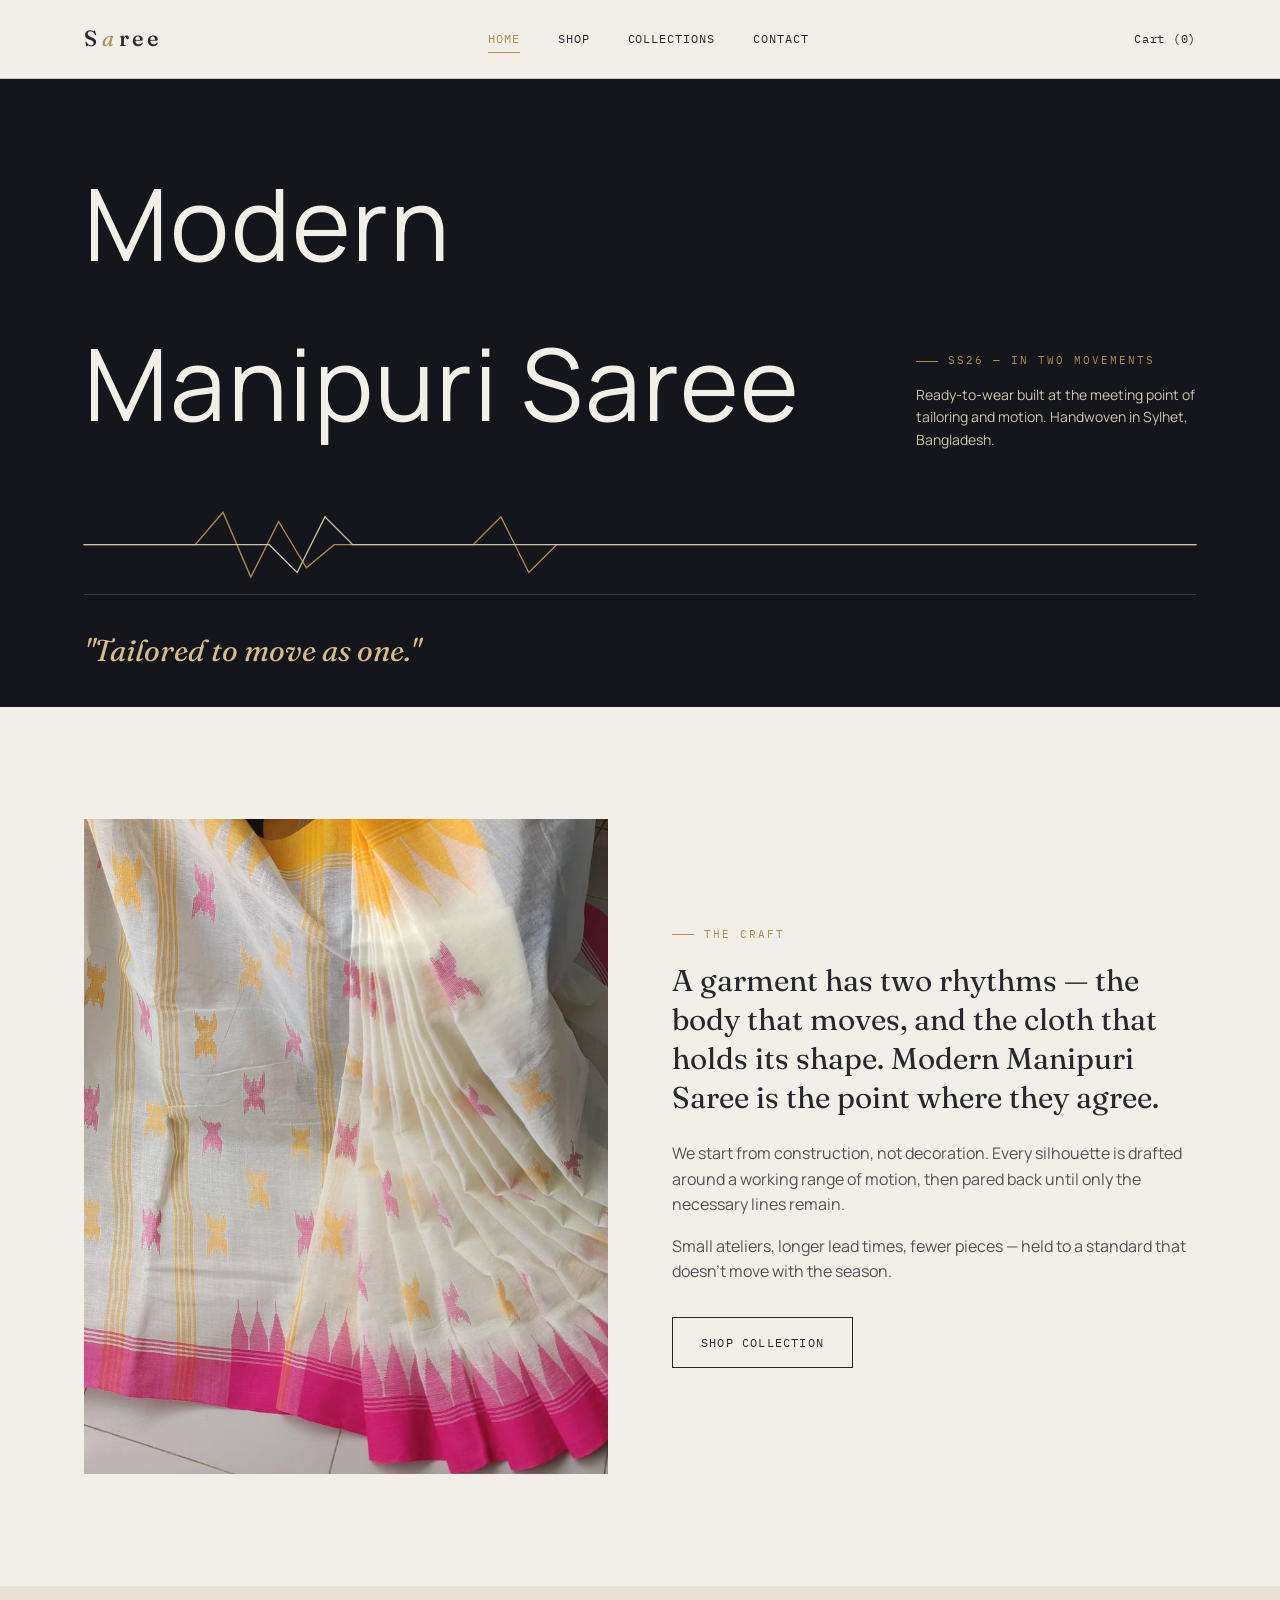
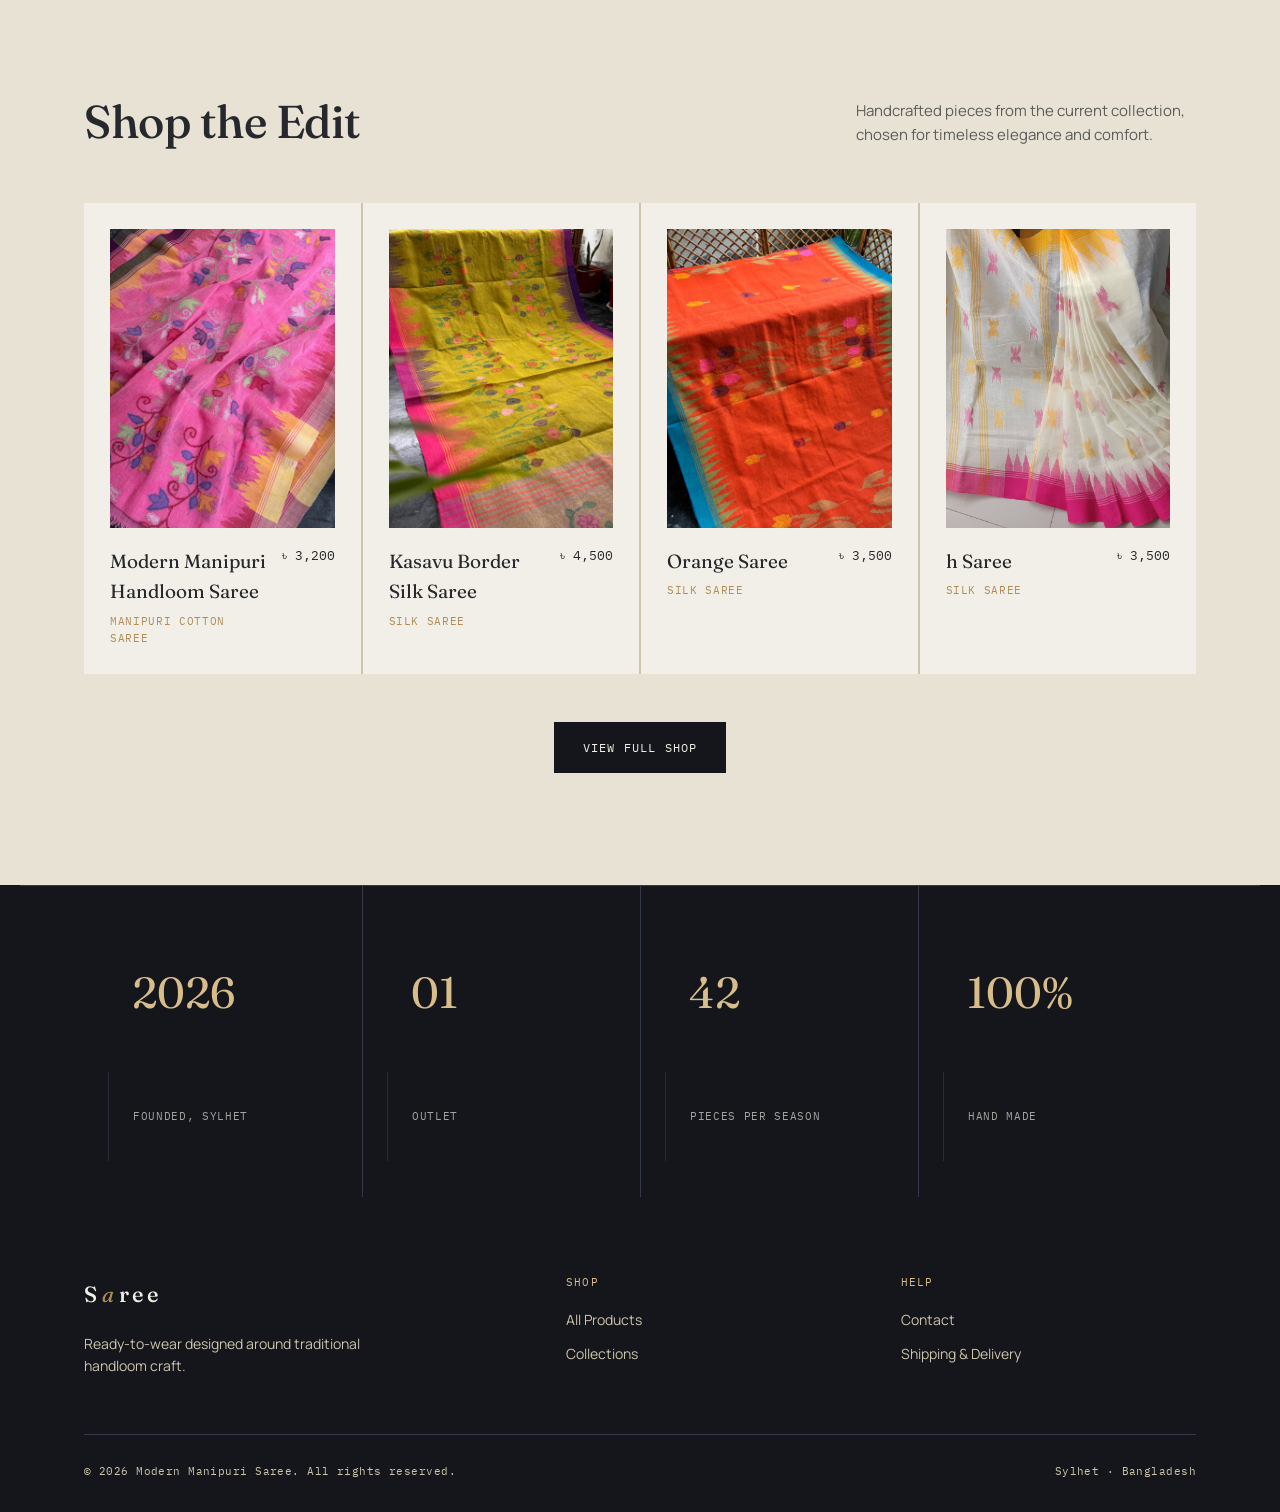
==== commit b5013a82: "Add files via upload" ====
--- a/index.html
+++ b/index.html
@@ -3,10 +3,11 @@
 <head>
 <meta charset="UTF-8">
 <meta name="viewport" content="width=device-width, initial-scale=1.0">
-<title>Saree — Tailored to move as one</title>
-<meta name="description" content="Saree is a luxury ready-to-wear house designing garments around the body's own rhythm — structure and ease, resolved.">
+<title>Modern Manipuri Saree — Handwoven Elegance</title>
+<meta name="description" content="Modern Manipuri Saree is a luxury ready-to-wear house designing garments around traditional Bangladeshi handloom craft.">
 <link rel="stylesheet" href="styles.css">
-<meta name="google-site-verification" content="KO_Yii1usOAum_Cj3cLvgQtv-lxY0jg3Na9CoOnIWAs" />
+<!-- Font Awesome CDN -->
+<link rel="stylesheet" href="https://cdnjs.cloudflare.com/ajax/libs/font-awesome/6.5.1/css/all.min.css">
 </head>
 <body>
 
@@ -17,8 +18,6 @@
       <a href="index.html" aria-current="page">Home</a>
       <a href="shop.html">Shop</a>
       <a href="collections.html">Collections</a>
-      <a href="about.html">About</a>
-      <a href="blog.html">Journal</a>
       <a href="contact.html">Contact</a>
     </nav>
     <div class="nav-cta">
@@ -38,7 +37,7 @@
       </div>
       <div class="hero-meta">
         <div class="eyebrow">SS26 — In Two Movements</div>
-        <p>Ready-to-wear built at the meeting point of tailoring and motion. Designed in Milan, cut in small runs.</p>
+        <p>Ready-to-wear built at the meeting point of tailoring and motion. Handwoven in Sylhet, Bangladesh.</p>
       </div>
     </div>
   </div>
@@ -53,24 +52,17 @@
 
 <section>
   <div class="wrap split reveal">
-    <div class="split-media" aria-hidden="true">
-      <svg viewBox="0 0 300 400" width="100%" height="100%">
-        <rect width="300" height="400" fill="url(#g1)"/>
-        <defs><radialGradient id="g1" cx="50%" cy="0%" r="90%"><stop offset="0%" stop-color="#1d212b"/><stop offset="100%" stop-color="#14161c"/></radialGradient></defs>
-        <g fill="none" stroke="#b08d57" stroke-width="1.3" stroke-linecap="round" stroke-linejoin="round">
-          <path d="M110,70 L130,50 L150,62 L170,50 L190,70 L182,110 L192,300 L168,300 L162,150 L150,170 L138,150 L132,300 L108,300 L118,110 Z"/>
-          <path d="M150,62 L150,90" stroke-dasharray="3 5"/>
-        </g>
-      </svg>
+    <div class="split-media" aria-hidden="true" style="overflow:hidden;">
+      <img src="shari/product41.jpg" alt="Modern Manipuri Saree Craft" style="width:100%; height:100%; object-fit:cover;" />
     </div>
     <div>
-      <div class="eyebrow">The Idea</div>
-      <p class="prose-lead" style="margin-top:18px;">A garment has two rhythms — the body that moves, and the cloth that holds its shape. Saree is the point where they agree.</p>
+      <div class="eyebrow">The Craft</div>
+      <p class="prose-lead" style="margin-top:18px;">A garment has two rhythms — the body that moves, and the cloth that holds its shape. Modern Manipuri Saree is the point where they agree.</p>
       <div class="prose" style="margin-top:24px; opacity:.78;">
         <p>We start from construction, not decoration. Every silhouette is drafted around a working range of motion, then pared back until only the necessary lines remain.</p>
         <p>Small ateliers, longer lead times, fewer pieces — held to a standard that doesn't move with the season.</p>
       </div>
-      <a href="about.html" class="btn" style="margin-top:32px;">Our Approach</a>
+      <a href="shop.html" class="btn" style="margin-top:32px;">Shop Collection</a>
     </div>
   </div>
 </section>
@@ -79,82 +71,11 @@
   <div class="wrap">
     <div class="section-head reveal">
       <h2>Shop the Edit</h2>
-      <p class="desc">Four pieces from the current collection, chosen for the way they hold a room and a train platform equally well.</p>
+      <p class="desc">Handcrafted pieces from the current collection, chosen for timeless elegance and comfort.</p>
     </div>
   </div>
   <div class="wrap reveal">
-    <div class="grid grid-4">
-
-      <a href="product.html" class="card">
-        <div class="card-frame">
-          <svg viewBox="0 0 300 400" width="100%" height="100%">
-            <g fill="none" stroke="#b08d57" stroke-width="1.3" stroke-linecap="round" stroke-linejoin="round">
-              <path d="M105,80 L135,55 L150,68 L165,55 L195,80 L210,120 L188,132 L182,110 L182,320 L118,320 L118,110 L112,132 L90,120 Z"/>
-            </g>
-          </svg>
-        </div>
-        <div class="card-row">
-          <div>
-            <div class="card-title">The Ossett Coat</div>
-            <div class="card-sub">Outerwear — Wool</div>
-          </div>
-          <div class="card-price">$1,240</div>
-        </div>
-      </a>
-
-      <a href="product.html" class="card">
-        <div class="card-frame">
-          <svg viewBox="0 0 300 400" width="100%" height="100%">
-            <g fill="none" stroke="#b08d57" stroke-width="1.3" stroke-linecap="round" stroke-linejoin="round">
-              <path d="M120,90 L150,70 L180,90 L172,105 L164,96 L164,300 L136,300 L136,96 L128,105 Z"/>
-              <path d="M136,110 L120,140 L130,150 M164,110 L180,140 L170,150" />
-            </g>
-          </svg>
-        </div>
-        <div class="card-row">
-          <div>
-            <div class="card-title">Meridian Shirt</div>
-            <div class="card-sub">Tailoring — Silk</div>
-          </div>
-          <div class="card-price">$410</div>
-        </div>
-      </a>
-
-      <a href="product.html" class="card">
-        <div class="card-frame">
-          <svg viewBox="0 0 300 400" width="100%" height="100%">
-            <g fill="none" stroke="#b08d57" stroke-width="1.3" stroke-linecap="round" stroke-linejoin="round">
-              <path d="M115,90 L185,90 L190,160 L160,160 L162,300 L138,300 L140,160 L110,160 Z"/>
-            </g>
-          </svg>
-        </div>
-        <div class="card-row">
-          <div>
-            <div class="card-title">Arden Trouser</div>
-            <div class="card-sub">Tailoring — Wool Blend</div>
-          </div>
-          <div class="card-price">$385</div>
-        </div>
-      </a>
-
-      <a href="product.html" class="card">
-        <div class="card-frame">
-          <svg viewBox="0 0 300 400" width="100%" height="100%">
-            <g fill="none" stroke="#b08d57" stroke-width="1.3" stroke-linecap="round" stroke-linejoin="round">
-              <path d="M112,95 C112,80 188,80 188,95 L196,130 L178,138 L172,120 L172,300 L128,300 L128,120 L122,138 L104,130 Z"/>
-              <path d="M128,120 L172,120 M128,140 L172,140 M128,160 L172,160" stroke-dasharray="2 6"/>
-            </g>
-          </svg>
-        </div>
-        <div class="card-row">
-          <div>
-            <div class="card-title">Solace Cardigan</div>
-            <div class="card-sub">Knitwear — Merino</div>
-          </div>
-          <div class="card-price">$460</div>
-        </div>
-      </a>
-
+    <div class="grid grid-4" id="home-products-grid">
     </div>
   </div>
   <div class="wrap" style="margin-top:48px; text-align:center;">
@@ -164,111 +85,45 @@
 
 <section class="on-ink" style="padding:0;">
   <div class="wrap strip reveal">
-    <div><div class="num">2016</div><div class="lbl">Founded, Milan</div></div>
-    <div><div class="num">3</div><div class="lbl">Ateliers</div></div>
+    <div><div class="num">2026</div><div class="lbl">Founded, Sylhet</div></div>
+    <div><div class="num">01</div><div class="lbl">outlet</div></div>
     <div><div class="num">42</div><div class="lbl">Pieces per season</div></div>
-    <div><div class="num">100%</div><div class="lbl">Traceable mills</div></div>
+    <div><div class="num">100%</div><div class="lbl">Hand made</div></div>
   </div>
 </section>
 
-<section>
-  <div class="wrap">
-    <div class="section-head reveal">
-      <h2>Collections</h2>
-      <p class="desc">Three studies, one season — each built around a single question of movement.</p>
-    </div>
-  </div>
-  <div class="wrap reveal">
-    <div class="grid grid-3">
-      <a href="collections.html" class="card">
-        <div class="card-frame"><svg viewBox="0 0 300 400" width="100%" height="100%"><g fill="none" stroke="#b08d57" stroke-width="1.2"><path d="M100,320 Q150,60 200,320" /><path d="M110,320 Q150,140 190,320" /></g></svg></div>
-        <div class="card-row"><div><div class="card-title">Movement</div><div class="card-sub">01 — Outerwear</div></div></div>
-      </a>
-      <a href="collections.html" class="card">
-        <div class="card-frame"><svg viewBox="0 0 300 400" width="100%" height="100%"><g fill="none" stroke="#b08d57" stroke-width="1.2"><rect x="110" y="90" width="80" height="220"/><path d="M110,150 L190,150 M110,210 L190,210 M110,270 L190,270"/></g></svg></div>
-        <div class="card-row"><div><div class="card-title">Structure</div><div class="card-sub">02 — Tailoring</div></div></div>
-      </a>
-      <a href="collections.html" class="card">
-        <div class="card-frame"><svg viewBox="0 0 300 400" width="100%" height="100%"><g fill="none" stroke="#b08d57" stroke-width="1.2"><circle cx="150" cy="200" r="70"/><circle cx="150" cy="200" r="45"/></g></svg></div>
-        <div class="card-row"><div><div class="card-title">Reprise</div><div class="card-sub">03 — Knitwear</div></div></div>
-      </a>
-    </div>
-  </div>
-</section>
 
-<section class="on-soft">
-  <div class="wrap">
-    <div class="section-head reveal">
-      <h2>From the Journal</h2>
-      <p class="desc">Notes on construction, material, and the studio.</p>
-    </div>
-    <div class="post-list reveal">
-      <a href="article.html" class="post-row">
-        <span class="post-date">Jun 18, 2026</span>
-        <span class="post-title">Why we still hand-baste every lapel</span>
-        <span class="post-tag">Craft</span>
-      </a>
-      <a href="article.html" class="post-row">
-        <span class="post-date">May 30, 2026</span>
-        <span class="post-title">Inside the mill: a season of Biella wool</span>
-        <span class="post-tag">Material</span>
-      </a>
-      <a href="article.html" class="post-row">
-        <span class="post-date">May 2, 2026</span>
-        <span class="post-title">Notes from fitting week, SS26</span>
-        <span class="post-tag">Studio</span>
-      </a>
-    </div>
-  </div>
-</section>
 
 <footer class="site-footer">
   <div class="wrap">
-    <div class="footer-top">
+    <div class="footer-top" style="grid-template-columns: 1.5fr 1fr 1fr;">
       <div>
         <a href="index.html" class="logo" style="color:var(--paper);">S<em>a</em>ree</a>
-        <p style="margin-top:20px; color:var(--paper-line); font-size:14px; max-width:32ch;">Ready-to-wear designed around the body's own rhythm. Milan, since 2016.</p>
-        <form class="newsletter" data-demo-form data-success-msg="Subscribed — welcome to the list." style="margin-top:28px;">
-          <input type="email" placeholder="Join the mailing list" required aria-label="Email address">
-          <button type="submit">Sign up</button>
-        </form>
-        <p class="form-status note" style="color:var(--brass-light);"></p>
+        <p style="margin-top:20px; color:var(--paper-line); font-size:14px; max-width:32ch;">Ready-to-wear designed around traditional handloom craft.</p>
       </div>
       <div>
         <h4>Shop</h4>
         <ul>
           <li><a href="shop.html">All Products</a></li>
           <li><a href="collections.html">Collections</a></li>
-          <li><a href="shop.html">New Arrivals</a></li>
-          <li><a href="shop.html">Sale</a></li>
-        </ul>
-      </div>
-      <div>
-        <h4>Company</h4>
-        <ul>
-          <li><a href="about.html">About</a></li>
-          <li><a href="blog.html">Journal</a></li>
-          <li><a href="contact.html">Careers</a></li>
-          <li><a href="contact.html">Sustainability</a></li>
         </ul>
       </div>
       <div>
         <h4>Help</h4>
         <ul>
           <li><a href="contact.html">Contact</a></li>
-          <li><a href="contact.html">Shipping &amp; Returns</a></li>
-          <li><a href="contact.html">Size Guide</a></li>
-          <li><a href="contact.html">Care Instructions</a></li>
+          <li><a href="contact.html">Shipping &amp; Delivery</a></li>
         </ul>
       </div>
     </div>
     <div class="footer-bottom">
-      <span>&copy; <span data-year></span> Saree Atelier S.r.l. — All rights reserved.</span>
-      <span>Milan &middot; New York &middot; Tokyo</span>
+      <span>&copy; <span data-year></span> Modern Manipuri Saree. All rights reserved.</span>
+      <span>Sylhet &middot; Bangladesh</span>
     </div>
   </div>
 </footer>
 
+<script src="products.js"></script>
 <script src="script.js"></script>
 </body>
-</html>+</html>
--- a/styles.css
+++ b/styles.css
@@ -1,6 +1,3 @@
-/* ==========================================================================
-   SAREE — Design tokens
-   ========================================================================== */
 @import url('https://fonts.googleapis.com/css2?family=Fraunces:ital,opsz,wght@0,9..144,300;0,9..144,400;0,9..144,500;0,9..144,600;1,9..144,400;1,9..144,500&family=Manrope:wght@300;400;500;600;700&family=IBM+Plex+Mono:wght@400;500&display=swap');
 
 :root{
@@ -43,7 +40,6 @@
 button{ font-family:inherit; cursor:pointer; }
 ::selection{ background:var(--brass); color:var(--ink); }
 
-/* focus visibility */
 a:focus-visible, button:focus-visible, input:focus-visible, textarea:focus-visible{
   outline:2px solid var(--brass);
   outline-offset:3px;
@@ -60,9 +56,6 @@
 }
 .eyebrow::before{ content:""; width:22px; height:1px; background:var(--brass); display:block; }
 
-/* ==========================================================================
-   Saree-line — signature waveform motif
-   ========================================================================== */
 .sareeline{ width:100%; height:auto; overflow:visible; }
 .sareeline path{
   fill:none; stroke:var(--brass); stroke-width:1.4; stroke-linecap:round;
@@ -72,9 +65,6 @@
 .sareeline path.p2{ stroke:var(--paper-line); animation-delay:.15s; }
 @keyframes draw{ to{ stroke-dashoffset:0; } }
 
-/* ==========================================================================
-   Header / Nav
-   ========================================================================== */
 .site-header{
   position:sticky; top:0; z-index:100;
   background:rgba(241,239,231,.86);
@@ -102,7 +92,7 @@
 .nav-links a:hover::after, .nav-links a[aria-current="page"]::after{ width:100%; }
 .nav-links a[aria-current="page"]{ color:var(--brass); }
 .nav-cta{ display:flex; align-items:center; gap:20px; }
-.icon-btn{ font-family:var(--f-mono); font-size:12px; letter-spacing:.06em; }
+.icon-btn{ font-family:var(--f-mono); font-size:12px; letter-spacing:.06em; cursor:pointer; }
 .menu-toggle{
   display:none; background:none; border:none; flex-direction:column; gap:5px; padding:6px;
 }
@@ -129,14 +119,10 @@
   .menu-toggle{ display:flex; }
 }
 
-/* Colorless WhatsApp Logo / Icon Style */
 .wp-logo {
     color: inherit;
 }
 
-/* ==========================================================================
-   Buttons
-   ========================================================================== */
 .btn{
   display:inline-flex; align-items:center; gap:10px;
   font-family:var(--f-mono); font-size:12px; letter-spacing:.1em; text-transform:uppercase;
@@ -149,9 +135,6 @@
 .btn-ghost-light{ border-color:rgba(241,239,231,.4); color:var(--paper); }
 .btn-ghost-light:hover{ background:var(--paper); color:var(--ink); }
 
-/* ==========================================================================
-   Hero
-   ========================================================================== */
 .hero{ background:var(--ink); color:var(--paper); padding:64px 0 0; overflow:hidden; }
 .hero-top{ display:flex; justify-content:space-between; align-items:flex-end; gap:40px; padding-bottom:40px; }
 .hero-word{
@@ -171,9 +154,6 @@
   border-top:1px solid var(--ink-line); padding:32px 0; margin-top:8px;
 }
 
-/* ==========================================================================
-   Sections
-   ========================================================================== */
 section{ padding:112px 0; }
 .section-tight{ padding:72px 0; }
 .section-head{
@@ -187,9 +167,6 @@
 .on-ink .eyebrow{ color:var(--brass-light); }
 .on-soft{ background:var(--paper-soft); }
 
-/* ==========================================================================
-   Product grid
-   ========================================================================== */
 .grid{ display:grid; gap:2px; background:var(--paper-line); }
 .grid-4{ grid-template-columns:repeat(4,1fr); }
 .grid-3{ grid-template-columns:repeat(3,1fr); }
@@ -202,17 +179,14 @@
   transition:background .4s var(--ease);
 }
 .card:hover{ background:var(--paper-soft); }
-.card:hover .card-frame svg{ transform:scale(1.04); }
+.card:hover .card-frame img, .card:hover .card-frame svg{ transform:scale(1.04); }
 .card-frame{ aspect-ratio:3/4; overflow:hidden; background:radial-gradient(130% 150% at 50% 0%, #1d212b 0%, #14161c 62%); position:relative; }
-.card-frame svg{ width:100%; height:100%; transition:transform .7s var(--ease); }
+.card-frame img, .card-frame svg{ width:100%; height:100%; object-fit:cover; transition:transform .7s var(--ease); }
 .card-row{ display:flex; justify-content:space-between; align-items:flex-start; gap:12px; }
 .card-title{ font-family:var(--f-display); font-size:19px; }
 .card-sub{ font-family:var(--f-mono); font-size:11px; letter-spacing:.06em; color:var(--brass); text-transform:uppercase; margin-top:6px; }
 .card-price{ font-family:var(--f-mono); font-size:13px; white-space:nowrap; }
 
-/* ==========================================================================
-   Filters (shop)
-   ========================================================================== */
 .filters{
   display:flex; flex-wrap:wrap; gap:10px 28px; align-items:center; padding:28px 0;
   border-top:1px solid var(--paper-line); border-bottom:1px solid var(--paper-line); margin-bottom:48px;
@@ -227,9 +201,100 @@
 .chip.active, .chip:hover{ border-color:var(--charcoal); background:var(--charcoal); color:var(--paper); }
 .result-count{ margin-left:auto; font-family:var(--f-mono); font-size:11px; opacity:.55; }
 
-/* ==========================================================================
-   Feature split
-   ========================================================================== */
+/* Product Gallery Slider Styles */
+.product-gallery{ display:flex; flex-direction:column; gap:14px; width:100%; }
+.gallery-main{
+  position:relative; aspect-ratio:3/4; overflow:hidden; background:var(--paper-soft);
+  border:1px solid var(--paper-line); border-radius:4px; touch-action:pan-y;
+}
+.gallery-main img{ width:100%; height:100%; object-fit:cover; transition:opacity .35s var(--ease); }
+
+.gallery-nav{
+  position:absolute; top:50%; transform:translateY(-50%); width:38px; height:38px;
+  border-radius:50%; background:rgba(20,22,28,0.65); border:1px solid rgba(255,255,255,0.2);
+  color:#ffffff; font-size:16px; display:flex; align-items:center; justify-content:center;
+  cursor:pointer; z-index:10; transition:all .25s var(--ease); backdrop-filter:blur(4px);
+}
+.gallery-nav:hover{ background:var(--brass); color:var(--ink); border-color:var(--brass); }
+.gallery-prev{ left:12px; }
+.gallery-next{ right:12px; }
+
+.gallery-dots{
+  position:absolute; bottom:14px; left:50%; transform:translateX(-50%);
+  display:flex; gap:8px; z-index:10; background:rgba(20,22,28,0.5); padding:6px 12px;
+  border-radius:20px; backdrop-filter:blur(4px);
+}
+.gallery-dot{
+  width:8px; height:8px; border-radius:50%; background:rgba(255,255,255,0.4);
+  cursor:pointer; transition:all .25s var(--ease); border:none; padding:0;
+}
+.gallery-dot.active{ background:var(--brass-light); transform:scale(1.3); }
+
+.gallery-thumbs{ display:grid; grid-template-columns:repeat(4, 1fr); gap:10px; width:100%; }
+.thumb-item{
+  aspect-ratio:1/1; overflow:hidden; border:2px solid transparent; cursor:pointer;
+  border-radius:4px; opacity:0.65; transition:all .25s var(--ease); background:var(--paper-soft);
+}
+.thumb-item:hover, .thumb-item.active{ opacity:1; border-color:var(--brass); }
+.thumb-item img{ width:100%; height:100%; object-fit:cover; }
+
+/* Modern Order Modal & Cart Drawer Styles */
+.modal-overlay{
+  position:fixed; inset:0; z-index:9999; background:rgba(20,22,28,0.75);
+  backdrop-filter:blur(6px); display:flex; align-items:center; justify-content:center;
+  padding:20px; opacity:0; pointer-events:none; transition:opacity .35s var(--ease);
+}
+.modal-overlay.open{ opacity:1; pointer-events:auto; }
+
+.order-modal{
+  background:var(--paper); border:1px solid var(--paper-line); width:100%; max-width:580px;
+  max-height:90vh; overflow-y:auto; border-radius:8px; padding:32px; position:relative;
+  box-shadow:0 24px 48px rgba(0,0,0,0.3); transform:translateY(20px); transition:transform .35s var(--ease);
+}
+.modal-overlay.open .order-modal{ transform:translateY(0); }
+
+.modal-close{
+  position:absolute; top:20px; right:20px; background:none; border:none; font-size:22px;
+  color:var(--charcoal); opacity:0.6; cursor:pointer; transition:opacity .2s ease;
+}
+.modal-close:hover{ opacity:1; }
+
+.modal-title{ font-family:var(--f-display); font-size:26px; margin-bottom:6px; }
+.modal-subtitle{ font-size:14px; opacity:0.75; margin-bottom:24px; }
+
+.order-product-card{
+  background:var(--paper-soft); border:1px solid var(--paper-line); padding:16px; border-radius:6px;
+  display:flex; gap:16px; align-items:center; margin-bottom:20px; position:relative;
+}
+.order-product-img{ width:70px; height:90px; object-fit:cover; border-radius:4px; flex-shrink:0; background:var(--ink-soft); }
+.order-product-info{ flex:1; }
+.order-product-title{ font-family:var(--f-display); font-size:17px; font-weight:600; }
+.order-product-price{ font-family:var(--f-mono); font-size:14px; color:var(--brass); margin-top:4px; }
+.order-product-link{ font-size:11px; opacity:0.6; word-break:break-all; margin-top:4px; display:-webkit-box; -webkit-line-clamp:1; -webkit-box-orient:vertical; overflow:hidden; }
+
+.qty-control{ display:inline-flex; align-items:center; border:1px solid var(--paper-line); background:var(--paper); border-radius:4px; margin-top:8px; }
+.qty-btn{ width:32px; height:32px; background:none; border:none; font-size:16px; display:flex; align-items:center; justify-content:center; }
+.qty-val{ width:36px; text-align:center; font-family:var(--f-mono); font-size:14px; font-weight:600; }
+
+.add-more-btn{
+  display:flex; align-items:center; justify-content:center; gap:8px; width:100%; padding:12px;
+  border:1px dashed var(--brass); color:var(--brass); background:rgba(176,141,87,0.06); font-family:var(--f-mono);
+  font-size:12px; letter-spacing:0.06em; text-transform:uppercase; cursor:pointer; margin-bottom:24px;
+  transition:all .25s ease; border-radius:4px;
+}
+.add-more-btn:hover{ background:var(--brass); color:var(--ink); }
+
+.product-picker-dropdown{
+  background:var(--paper-soft); border:1px solid var(--paper-line); border-radius:4px; padding:12px;
+  margin-bottom:20px; display:none; flex-direction:column; gap:10px;
+}
+.product-picker-dropdown.open{ display:flex; }
+.picker-item{
+  display:flex; align-items:center; justify-content:space-between; padding:8px 12px; background:var(--paper);
+  border:1px solid var(--paper-line); border-radius:4px; cursor:pointer; transition:all .2s ease;
+}
+.picker-item:hover{ border-color:var(--brass); background:var(--paper-soft); }
+
 .split{ display:grid; grid-template-columns:1fr 1fr; gap:64px; align-items:center; }
 @media (max-width:900px){ .split{ grid-template-columns:1fr; gap:40px; } }
 .split-media{ aspect-ratio:4/5; background:var(--ink); }
@@ -237,9 +302,6 @@
 .prose p + p{ margin-top:16px; }
 .prose-lead{ font-family:var(--f-display); font-size:clamp(22px,2.6vw,30px); font-weight:400; line-height:1.3; }
 
-/* ==========================================================================
-   Stat / number strip
-   ========================================================================== */
 .strip{ display:grid; grid-template-columns:repeat(4,1fr); border-top:1px solid var(--ink-line); }
 .strip div{ padding:36px 24px; border-left:1px solid var(--ink-line); }
 .strip div:first-child{ border-left:none; }
@@ -247,30 +309,6 @@
 .strip .lbl{ font-family:var(--f-mono); font-size:11px; letter-spacing:.06em; text-transform:uppercase; opacity:.65; margin-top:8px; }
 @media (max-width:700px){ .strip{ grid-template-columns:1fr 1fr; } .strip div:nth-child(3){ border-left:none; } }
 
-/* ==========================================================================
-   Blog
-   ========================================================================== */
-.post-list{ display:flex; flex-direction:column; }
-.post-row{
-  display:grid; grid-template-columns:120px 1fr auto; gap:32px; align-items:center;
-  padding:34px 0; border-top:1px solid var(--paper-line);
-  transition:padding-left .3s var(--ease);
-}
-.post-row:last-child{ border-bottom:1px solid var(--paper-line); }
-.post-row:hover{ padding-left:14px; }
-.post-date{ font-family:var(--f-mono); font-size:12px; opacity:.55; }
-.post-title{ font-family:var(--f-display); font-size:22px; }
-.post-tag{ font-family:var(--f-mono); font-size:11px; letter-spacing:.06em; text-transform:uppercase; color:var(--brass); white-space:nowrap; }
-@media (max-width:700px){ .post-row{ grid-template-columns:1fr; gap:8px; } }
-
-article.post-body{ max-width:70ch; margin:0 auto; }
-article.post-body h2{ font-size:28px; margin:48px 0 16px; }
-article.post-body p{ margin-bottom:20px; color:var(--charcoal); }
-article.post-body p.lead{ font-family:var(--f-display); font-size:22px; font-style:italic; color:var(--charcoal); }
-
-/* ==========================================================================
-   Forms
-   ========================================================================== */
 .field{ display:flex; flex-direction:column; gap:8px; margin-bottom:26px; }
 .field label{ font-family:var(--f-mono); font-size:11px; letter-spacing:.08em; text-transform:uppercase; opacity:.65; }
 .field input, .field textarea, .field select{
@@ -286,9 +324,6 @@
 
 .note{ font-size:13px; opacity:.6; margin-top:-6px; }
 
-/* ==========================================================================
-   Footer
-   ========================================================================== */
 .site-footer{ background:var(--ink); color:var(--paper); padding:80px 0 32px; }
 .footer-top{ display:grid; grid-template-columns:1.4fr 1fr 1fr 1fr; gap:40px; padding-bottom:56px; }
 @media (max-width:800px){ .footer-top{ grid-template-columns:1fr 1fr; } }
@@ -305,14 +340,10 @@
 .newsletter input::placeholder{ color:var(--paper-line); }
 .newsletter button{ background:none; border:none; color:var(--brass-light); font-family:var(--f-mono); font-size:12px; letter-spacing:.06em; text-transform:uppercase; }
 
-/* ==========================================================================
-   Page intro (interior pages)
-   ========================================================================== */
 .page-intro{ padding:88px 0 56px; border-bottom:1px solid var(--paper-line); }
 .page-intro h1{ font-size:clamp(36px,5.4vw,64px); max-width:760px; margin-top:18px; }
 .page-intro .desc{ max-width:520px; margin-top:22px; opacity:.75; font-size:15px; }
 .breadcrumb{ font-family:var(--f-mono); font-size:11px; letter-spacing:.06em; text-transform:uppercase; opacity:.55; margin-bottom:18px; }
 
-/* Reveal on scroll */
 .reveal{ opacity:0; transform:translateY(24px); transition:opacity .8s var(--ease), transform .8s var(--ease); }
-.reveal.in{ opacity:1; transform:translateY(0); }+.reveal.in{ opacity:1; transform:translateY(0); }
